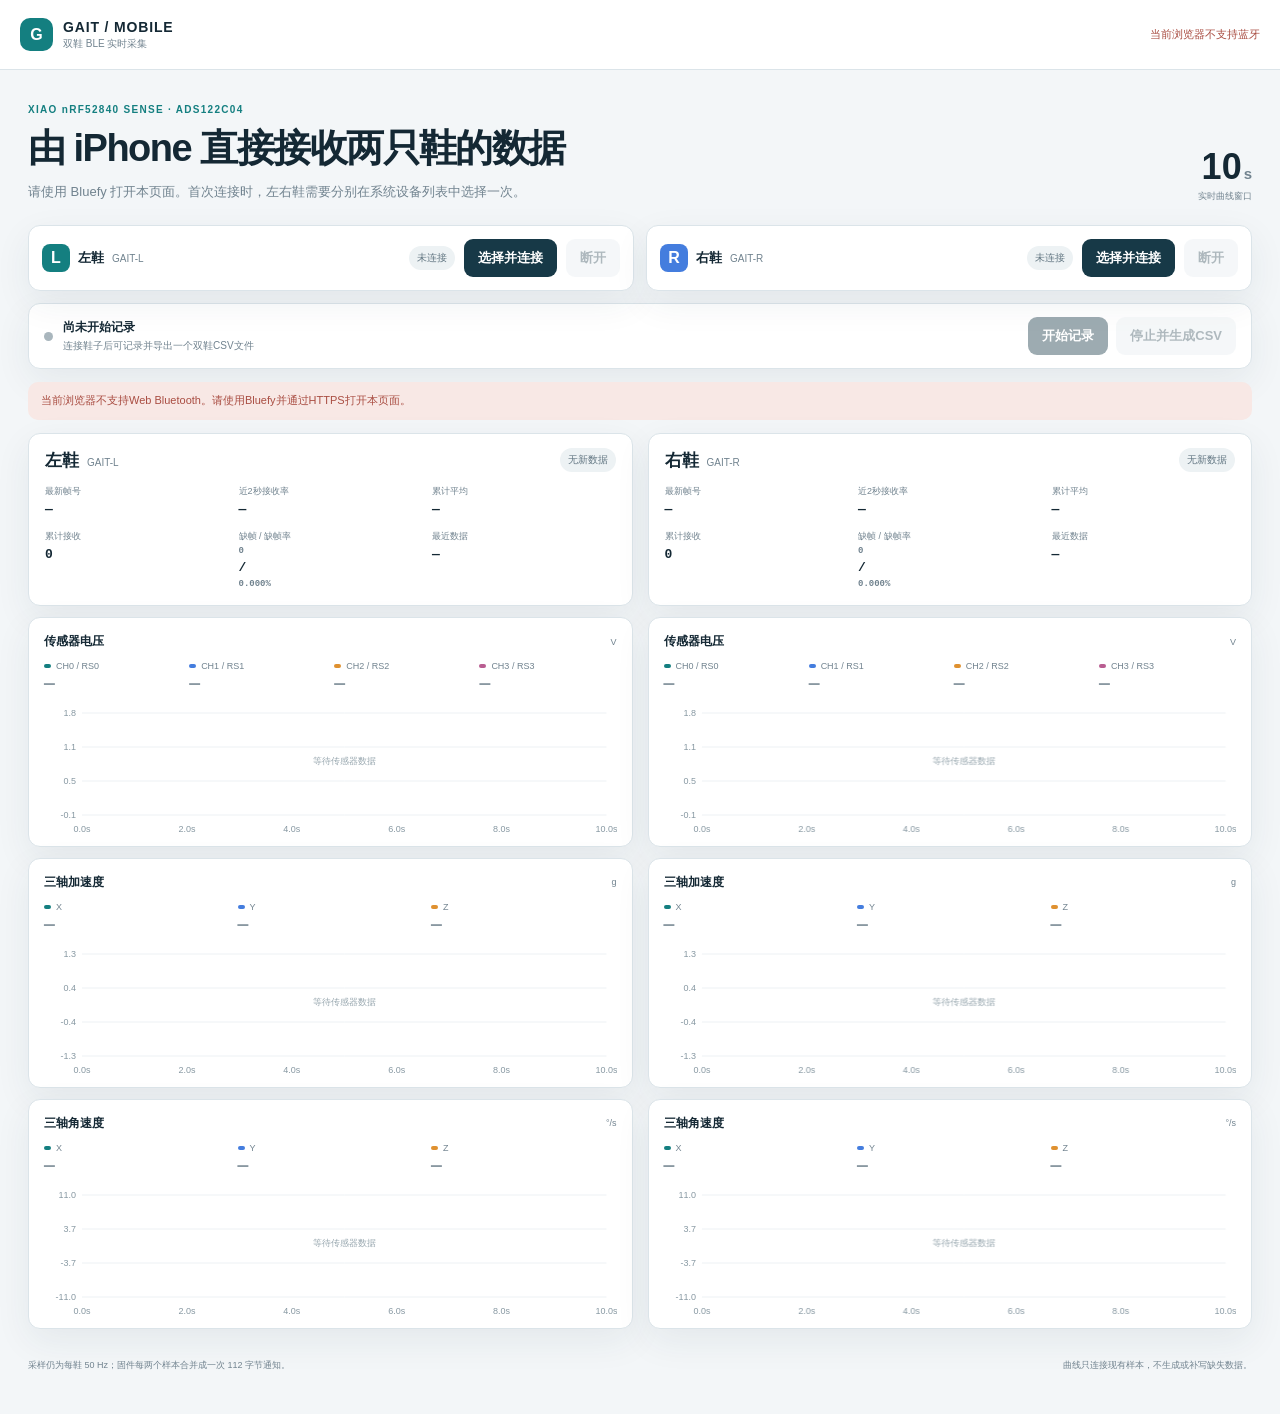
==== index.html @ 5c8b8e0e "Initial commit" ====
<!doctype html>
<html lang="zh-CN">
<head>
  <meta charset="utf-8">
  <meta name="viewport" content="width=device-width, initial-scale=1, viewport-fit=cover">
  <meta name="theme-color" content="#f3f6f8">
  <title>GAIT iPhone 蓝牙采集</title>
  <link rel="stylesheet" href="./style.css?v=2">
</head>
<body>
  <header class="topbar">
    <div class="brand">
      <span class="brand-mark">G</span>
      <div><strong>GAIT / MOBILE</strong><small>双鞋 BLE 实时采集</small></div>
    </div>
    <span class="browser-state" id="browser-state">检查蓝牙能力…</span>
  </header>

  <main>
    <section class="intro">
      <div>
        <div class="eyebrow">XIAO nRF52840 SENSE · ADS122C04</div>
        <h1>由 iPhone 直接接收两只鞋的数据</h1>
        <p>请使用 Bluefy 打开本页面。首次连接时，左右鞋需要分别在系统设备列表中选择一次。</p>
      </div>
      <div class="window-label"><strong>10<span>s</span></strong><small>实时曲线窗口</small></div>
    </section>

    <section class="connections" aria-label="蓝牙连接控制">
      <article class="connection-card" id="connection-0">
        <div><span class="side-letter left">L</span><strong>左鞋</strong><small>GAIT-L</small></div>
        <span class="badge" id="badge-0">未连接</span>
        <button id="connect-0">选择并连接</button>
        <button id="disconnect-0" class="secondary" disabled>断开</button>
      </article>
      <article class="connection-card" id="connection-1">
        <div><span class="side-letter right">R</span><strong>右鞋</strong><small>GAIT-R</small></div>
        <span class="badge" id="badge-1">未连接</span>
        <button id="connect-1">选择并连接</button>
        <button id="disconnect-1" class="secondary" disabled>断开</button>
      </article>
    </section>

    <section class="recording" aria-label="数据保存控制">
      <div class="recording-copy">
        <span class="record-dot" id="record-dot"></span>
        <div><strong id="record-title">尚未开始记录</strong><small id="record-detail">连接鞋子后可记录并导出一个双鞋 CSV 文件</small></div>
      </div>
      <div class="record-actions">
        <button id="record-start" disabled>开始记录</button>
        <button id="record-stop" class="secondary" disabled>停止并生成CSV</button>
        <button id="record-save" class="button-link" hidden>保存/分享CSV</button>
      </div>
    </section>

    <div class="notice" id="notice" role="status">请先给两只鞋上电，然后分别点击“选择并连接”。</div>
    <section class="shoe-grid" id="shoe-grid" aria-label="左右鞋实时数据"></section>

    <footer>
      <span>采样仍为每鞋 50 Hz；固件每两个样本合并成一次 112 字节通知。</span>
      <span>曲线只连接现有样本，不生成或补写缺失数据。</span>
    </footer>
  </main>
  

  <script src="./protocol.js?v=2"></script>
  <script src="./app.js?v=2"></script>
</body>
</html>
---- style.css ----
:root {
  color-scheme: light;
  --bg: #f3f6f8;
  --card: #ffffff;
  --ink: #142834;
  --muted: #71838f;
  --line: #dbe4e9;
  --teal: #147f80;
  --blue: #447dde;
  --orange: #df9130;
  --pink: #b95d91;
  --danger: #a94d42;
  --shadow: 0 12px 36px rgba(32, 61, 76, .07);
  font-family: -apple-system, BlinkMacSystemFont, "SF Pro Text", "PingFang SC", "Microsoft YaHei", sans-serif;
}

* { box-sizing: border-box; }
body { margin: 0; background: var(--bg); color: var(--ink); }
button, .button-link { font: inherit; }
button, .button-link {
  border: 0; border-radius: 9px; padding: 10px 14px; background: #173947; color: white;
  font-size: 13px; font-weight: 650; cursor: pointer; text-align: center; text-decoration: none;
}
button.secondary { color: #415965; background: #e8eef1; }
button:disabled { opacity: .42; cursor: default; }
.button-link { background: var(--teal); }

.topbar {
  height: 70px; padding: env(safe-area-inset-top) max(20px, env(safe-area-inset-right)) 0 max(20px, env(safe-area-inset-left));
  background: rgba(255,255,255,.94); border-bottom: 1px solid var(--line); display: flex; align-items: center;
  justify-content: space-between; position: sticky; top: 0; z-index: 10; backdrop-filter: blur(12px);
}
.brand { display: flex; align-items: center; gap: 10px; }
.brand-mark { width: 33px; height: 33px; border-radius: 10px; background: var(--teal); color: white; display: grid; place-items: center; font-weight: 800; }
.brand strong, .brand small { display: block; }
.brand strong { font-size: 14px; letter-spacing: .06em; }
.brand small { color: var(--muted); font-size: 10px; margin-top: 2px; }
.browser-state { font-size: 11px; color: var(--muted); }
.browser-state.problem { color: var(--danger); }

main { max-width: 1420px; margin: auto; padding: 34px 28px 42px; }
.intro { display: flex; justify-content: space-between; gap: 24px; align-items: flex-end; margin-bottom: 22px; }
.eyebrow { color: var(--teal); font-size: 10px; letter-spacing: .13em; font-weight: 750; }
h1 { margin: 8px 0 7px; font-size: clamp(24px, 4vw, 38px); letter-spacing: -.04em; }
.intro p { margin: 0; color: var(--muted); font-size: 13px; line-height: 1.7; }
.window-label { min-width: 78px; text-align: right; }
.window-label strong { font-size: 36px; line-height: 1; }
.window-label strong span { font-size: 15px; color: var(--muted); margin-left: 2px; }
.window-label small { display: block; color: var(--muted); font-size: 9px; margin-top: 5px; }

.connections { display: grid; grid-template-columns: repeat(2, minmax(0, 1fr)); gap: 12px; }
.connection-card, .recording, .card, .shoe-summary {
  background: var(--card); border: 1px solid var(--line); box-shadow: var(--shadow);
}
.connection-card { border-radius: 12px; padding: 13px; display: grid; grid-template-columns: minmax(120px, 1fr) auto auto auto; gap: 9px; align-items: center; }
.connection-card > div { display: flex; align-items: center; gap: 8px; min-width: 0; }
.connection-card strong { font-size: 13px; }
.connection-card small { font-size: 10px; color: var(--muted); }
.side-letter { width: 28px; height: 28px; border-radius: 8px; color: white; display: grid; place-items: center; font-weight: 800; }
.side-letter.left { background: var(--teal); }
.side-letter.right { background: var(--blue); }
.badge { font-size: 10px; color: #637783; background: #edf2f4; padding: 5px 8px; border-radius: 999px; white-space: nowrap; }
.badge.live { color: #246c56; background: #e1f3eb; }
.badge.problem { color: var(--danger); background: #faeae7; }

.recording { margin-top: 12px; border-radius: 12px; padding: 13px 15px; display: flex; align-items: center; justify-content: space-between; gap: 15px; }
.recording-copy { display: flex; align-items: center; gap: 10px; min-width: 0; }
.recording-copy strong, .recording-copy small { display: block; }
.recording-copy strong { font-size: 12px; }
.recording-copy small { color: var(--muted); font-size: 10px; margin-top: 3px; overflow-wrap: anywhere; }
.record-dot { width: 9px; height: 9px; border-radius: 50%; background: #a9b6bd; flex: none; }
.record-dot.on { background: #d84c43; box-shadow: 0 0 0 4px #fae9e7; }
.record-dot.ready { background: var(--teal); }
.record-dot.problem { background: var(--danger); }
.record-actions { display: flex; gap: 8px; flex: none; }
.notice { margin: 13px 0; min-height: 38px; border-radius: 10px; padding: 10px 13px; color: #536b77; background: #e8eff2; font-size: 11px; line-height: 1.6; }
.notice.error { color: var(--danger); background: #f8e8e5; }

.shoe-grid { display: grid; grid-template-columns: repeat(2, minmax(0, 1fr)); gap: 15px; }
.shoe { min-width: 0; }
.shoe-summary { border-radius: 12px; padding: 14px 16px; margin-bottom: 11px; }
.shoe-heading { display: flex; align-items: center; justify-content: space-between; gap: 12px; }
.shoe-heading h2 { margin: 0; font-size: 17px; }
.shoe-heading h2 span { color: var(--muted); font-size: 10px; font-weight: 500; margin-left: 8px; }
.metrics { display: grid; grid-template-columns: repeat(3, minmax(0, 1fr)); gap: 10px; margin-top: 13px; }
.metric span, .metric strong { display: block; }
.metric span { color: var(--muted); font-size: 9px; }
.metric strong { font: 600 13px/1.5 ui-monospace, SFMono-Regular, Menlo, Consolas, monospace; margin-top: 2px; overflow-wrap: anywhere; }
.device-error { color: var(--danger); font-size: 11px; line-height: 1.6; margin-top: 10px; }
.card { border-radius: 12px; padding: 15px 15px 9px; margin-bottom: 11px; overflow: hidden; }
.card-top { display: flex; justify-content: space-between; align-items: center; }
.card h3 { font-size: 12px; margin: 0; }
.unit { color: var(--muted); font-size: 9px; }
.values { display: grid; grid-template-columns: repeat(3, minmax(0, 1fr)); gap: 8px; margin: 11px 0 6px; }
.values.four { grid-template-columns: repeat(4, minmax(0, 1fr)); }
.reading-label { color: var(--muted); font-size: 9px; display: flex; align-items: center; gap: 5px; }
.swatch { width: 7px; height: 4px; border-radius: 2px; background: var(--series); }
.reading-value { font: 600 18px/1.55 ui-monospace, SFMono-Regular, Menlo, Consolas, monospace; letter-spacing: -.04em; white-space: nowrap; }
.stale .reading-value { color: #8998a1; }
.plot { display: block; width: 100%; height: 132px; }

footer { color: var(--muted); display: flex; justify-content: space-between; gap: 15px; font-size: 9px; line-height: 1.6; margin-top: 18px; }

@media (max-width: 900px) {
  main { padding: 25px 16px 34px; }
  .connections, .shoe-grid { grid-template-columns: 1fr; }
}
@media (max-width: 620px) {
  .topbar { height: calc(64px + env(safe-area-inset-top)); }
  .browser-state { max-width: 120px; text-align: right; }
  .intro { align-items: flex-start; }
  .window-label { display: none; }
  .connection-card { grid-template-columns: minmax(105px, 1fr) auto; }
  .connection-card button { width: 100%; }
  .recording { align-items: stretch; flex-direction: column; }
  .record-actions { display: grid; grid-template-columns: 1fr 1fr; }
  .button-link { grid-column: 1 / -1; }
  .metrics { grid-template-columns: repeat(2, minmax(0, 1fr)); }
  .reading-value { font-size: 16px; }
  .values.four .reading-value { font-size: clamp(13px, 4.3vw, 16px); }
  .plot { height: 145px; }
  footer { flex-direction: column; gap: 4px; }
}
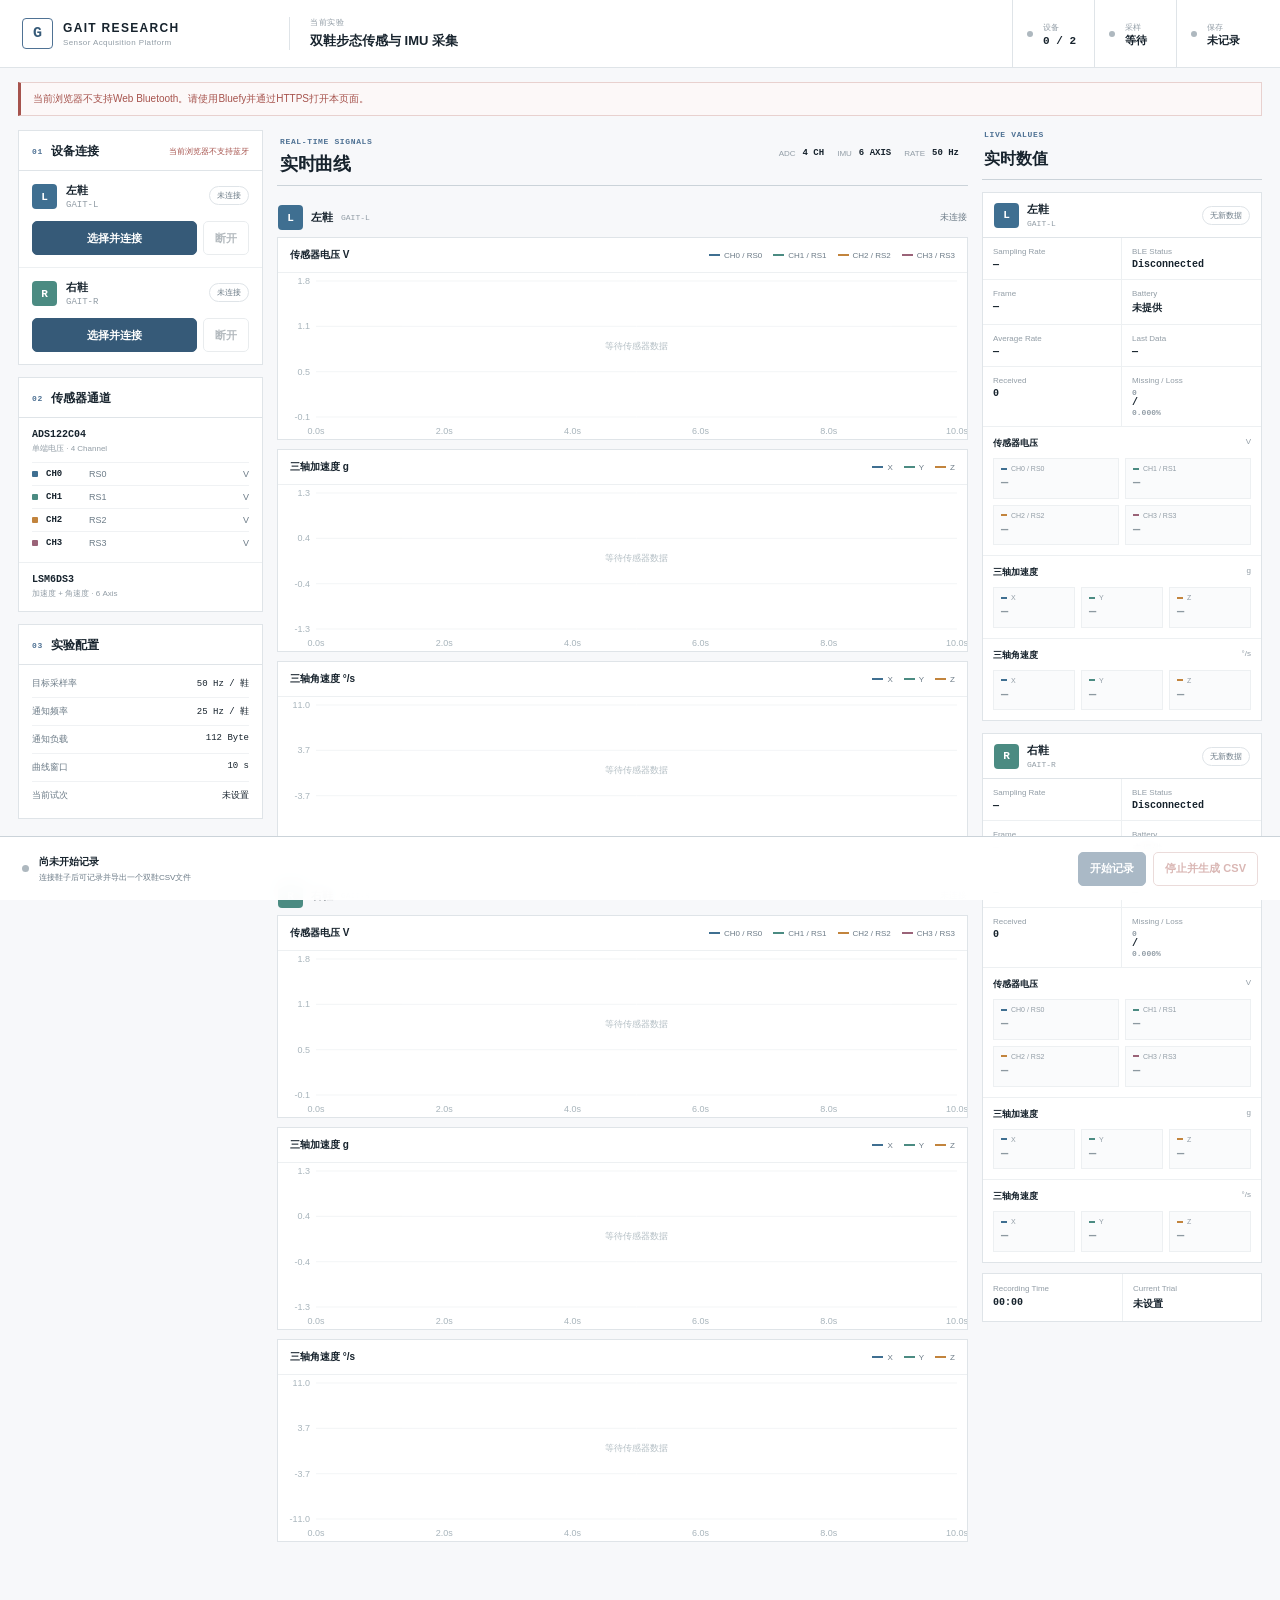
==== commit d587e7f8: "refactor: update UI components and styles for improved layout and accessibility - Changed header str" ====
--- a/index.html
+++ b/index.html
@@ -3,67 +3,100 @@
 <head>
   <meta charset="utf-8">
   <meta name="viewport" content="width=device-width, initial-scale=1, viewport-fit=cover">
-  <meta name="theme-color" content="#f3f6f8">
-  <title>GAIT iPhone 蓝牙采集</title>
-  <link rel="stylesheet" href="./style.css?v=2">
+  <meta name="theme-color" content="#f7f8fa">
+  <title>GAIT 科研数据采集平台</title>
+  <link rel="stylesheet" href="./style.css?v=3">
 </head>
 <body>
-  <header class="topbar">
-    <div class="brand">
-      <span class="brand-mark">G</span>
-      <div><strong>GAIT / MOBILE</strong><small>双鞋 BLE 实时采集</small></div>
+  <header class="app-header">
+    <div class="product">
+      <span class="product-mark">G</span>
+      <div><strong>GAIT RESEARCH</strong><small>Sensor Acquisition Platform</small></div>
     </div>
-    <span class="browser-state" id="browser-state">检查蓝牙能力…</span>
+    <div class="experiment-name">
+      <span>当前实验</span>
+      <strong>双鞋步态传感与 IMU 采集</strong>
+    </div>
+    <div class="header-status">
+      <div><span class="status-dot neutral" id="top-connection-dot"></span><small>设备</small><strong id="top-connection">0 / 2</strong></div>
+      <div><span class="status-dot neutral" id="top-sampling-dot"></span><small>采样</small><strong id="top-sampling">等待</strong></div>
+      <div><span class="status-dot neutral" id="top-recording-dot"></span><small>保存</small><strong id="top-recording">未记录</strong></div>
+    </div>
   </header>
 
-  <main>
-    <section class="intro">
-      <div>
-        <div class="eyebrow">XIAO nRF52840 SENSE · ADS122C04</div>
-        <h1>由 iPhone 直接接收两只鞋的数据</h1>
-        <p>请使用 Bluefy 打开本页面。首次连接时，左右鞋需要分别在系统设备列表中选择一次。</p>
+  <main class="dashboard">
+    <div class="notice" id="notice" role="status">请给两只鞋上电，并分别选择 GAIT-L 与 GAIT-R。</div>
+
+    <aside class="left-rail">
+      <section class="panel device-panel">
+        <div class="panel-heading"><div><span class="section-index">01</span><h2>设备连接</h2></div><span class="browser-state" id="browser-state">检查蓝牙…</span></div>
+        <article class="device-row" id="connection-0">
+          <div class="device-identity"><span class="side-letter left">L</span><div><strong>左鞋</strong><small>GAIT-L</small></div></div>
+          <span class="badge" id="badge-0">未连接</span>
+          <div class="device-actions"><button id="connect-0">选择并连接</button><button id="disconnect-0" class="secondary" disabled>断开</button></div>
+        </article>
+        <article class="device-row" id="connection-1">
+          <div class="device-identity"><span class="side-letter right">R</span><div><strong>右鞋</strong><small>GAIT-R</small></div></div>
+          <span class="badge" id="badge-1">未连接</span>
+          <div class="device-actions"><button id="connect-1">选择并连接</button><button id="disconnect-1" class="secondary" disabled>断开</button></div>
+        </article>
+      </section>
+
+      <section class="panel channel-panel">
+        <div class="panel-heading"><div><span class="section-index">02</span><h2>传感器通道</h2></div></div>
+        <div class="channel-group"><strong>ADS122C04</strong><small>单端电压 · 4 Channel</small></div>
+        <ul class="channel-list">
+          <li><span class="channel-color c0"></span><b>CH0</b><span>RS0</span><em>V</em></li>
+          <li><span class="channel-color c1"></span><b>CH1</b><span>RS1</span><em>V</em></li>
+          <li><span class="channel-color c2"></span><b>CH2</b><span>RS2</span><em>V</em></li>
+          <li><span class="channel-color c3"></span><b>CH3</b><span>RS3</span><em>V</em></li>
+        </ul>
+        <div class="channel-group imu"><strong>LSM6DS3</strong><small>加速度 + 角速度 · 6 Axis</small></div>
+      </section>
+
+      <section class="panel config-panel">
+        <div class="panel-heading"><div><span class="section-index">03</span><h2>实验配置</h2></div></div>
+        <dl class="config-list">
+          <div><dt>目标采样率</dt><dd>50 Hz / 鞋</dd></div>
+          <div><dt>通知频率</dt><dd>25 Hz / 鞋</dd></div>
+          <div><dt>通知负载</dt><dd>112 Byte</dd></div>
+          <div><dt>曲线窗口</dt><dd>10 s</dd></div>
+          <div><dt>当前试次</dt><dd>未设置</dd></div>
+        </dl>
+      </section>
+    </aside>
+
+    <section class="workspace">
+      <div class="workspace-heading">
+        <div><span class="section-index">REAL-TIME SIGNALS</span><h1>实时曲线</h1></div>
+        <div class="sampling-spec"><span>ADC</span><b>4 CH</b><span>IMU</span><b>6 AXIS</b><span>RATE</span><b>50 Hz</b></div>
       </div>
-      <div class="window-label"><strong>10<span>s</span></strong><small>实时曲线窗口</small></div>
+      <div class="chart-area" id="chart-area"></div>
     </section>
 
-    <section class="connections" aria-label="蓝牙连接控制">
-      <article class="connection-card" id="connection-0">
-        <div><span class="side-letter left">L</span><strong>左鞋</strong><small>GAIT-L</small></div>
-        <span class="badge" id="badge-0">未连接</span>
-        <button id="connect-0">选择并连接</button>
-        <button id="disconnect-0" class="secondary" disabled>断开</button>
-      </article>
-      <article class="connection-card" id="connection-1">
-        <div><span class="side-letter right">R</span><strong>右鞋</strong><small>GAIT-R</small></div>
-        <span class="badge" id="badge-1">未连接</span>
-        <button id="connect-1">选择并连接</button>
-        <button id="disconnect-1" class="secondary" disabled>断开</button>
-      </article>
-    </section>
+    <aside class="right-rail">
+      <div class="right-heading"><span class="section-index">LIVE VALUES</span><h2>实时数值</h2></div>
+      <div id="live-panels"></div>
+      <section class="session-panel">
+        <div><span>Recording Time</span><strong id="recording-time">00:00</strong></div>
+        <div><span>Current Trial</span><strong>未设置</strong></div>
+      </section>
+    </aside>
+  </main>
 
-    <section class="recording" aria-label="数据保存控制">
-      <div class="recording-copy">
-        <span class="record-dot" id="record-dot"></span>
-        <div><strong id="record-title">尚未开始记录</strong><small id="record-detail">连接鞋子后可记录并导出一个双鞋 CSV 文件</small></div>
-      </div>
-      <div class="record-actions">
-        <button id="record-start" disabled>开始记录</button>
-        <button id="record-stop" class="secondary" disabled>停止并生成CSV</button>
-        <button id="record-save" class="button-link" hidden>保存/分享CSV</button>
-      </div>
-    </section>
+  <footer class="control-dock">
+    <div class="recording-copy">
+      <span class="record-dot" id="record-dot"></span>
+      <div><strong id="record-title">尚未开始记录</strong><small id="record-detail">连接设备后可开始记录双鞋数据</small></div>
+    </div>
+    <div class="record-actions">
+      <button id="record-start" disabled>开始记录</button>
+      <button id="record-stop" class="danger" disabled>停止并生成 CSV</button>
+      <button id="record-save" class="save" hidden>保存 / 导出</button>
+    </div>
+  </footer>
 
-    <div class="notice" id="notice" role="status">请先给两只鞋上电，然后分别点击“选择并连接”。</div>
-    <section class="shoe-grid" id="shoe-grid" aria-label="左右鞋实时数据"></section>
-
-    <footer>
-      <span>采样仍为每鞋 50 Hz；固件每两个样本合并成一次 112 字节通知。</span>
-      <span>曲线只连接现有样本，不生成或补写缺失数据。</span>
-    </footer>
-  </main>
-  
-
-  <script src="./protocol.js?v=2"></script>
-  <script src="./app.js?v=2"></script>
+  <script src="./protocol.js?v=3"></script>
+  <script src="./app.js?v=3"></script>
 </body>
 </html>
--- a/style.css
+++ b/style.css
@@ -1,123 +1,232 @@
 :root {
   color-scheme: light;
-  --bg: #f3f6f8;
-  --card: #ffffff;
-  --ink: #142834;
-  --muted: #71838f;
-  --line: #dbe4e9;
-  --teal: #147f80;
-  --blue: #447dde;
-  --orange: #df9130;
-  --pink: #b95d91;
-  --danger: #a94d42;
-  --shadow: 0 12px 36px rgba(32, 61, 76, .07);
-  font-family: -apple-system, BlinkMacSystemFont, "SF Pro Text", "PingFang SC", "Microsoft YaHei", sans-serif;
+  --page: #f7f8fa;
+  --surface: #ffffff;
+  --surface-muted: #fafbfc;
+  --ink: #17232d;
+  --muted: #6c7b87;
+  --faint: #929da6;
+  --border: #dfe4e8;
+  --border-strong: #cbd3d9;
+  --blue: #4f7294;
+  --blue-dark: #365a78;
+  --green: #3f8066;
+  --orange: #b77632;
+  --red: #a6534d;
+  --series-0: #3f6f91;
+  --series-1: #4b8b82;
+  --series-2: #c2843d;
+  --series-3: #9a6378;
+  --mono: "SFMono-Regular", Consolas, "Liberation Mono", monospace;
+  --sans: -apple-system, BlinkMacSystemFont, "SF Pro Text", "Segoe UI", "PingFang SC", "Microsoft YaHei", sans-serif;
+  font-family: var(--sans);
 }
 
 * { box-sizing: border-box; }
-body { margin: 0; background: var(--bg); color: var(--ink); }
-button, .button-link { font: inherit; }
-button, .button-link {
-  border: 0; border-radius: 9px; padding: 10px 14px; background: #173947; color: white;
-  font-size: 13px; font-weight: 650; cursor: pointer; text-align: center; text-decoration: none;
-}
-button.secondary { color: #415965; background: #e8eef1; }
+html { background: var(--page); }
+body { margin: 0; min-width: 320px; overflow-x: hidden; background: var(--page); color: var(--ink); padding-bottom: 78px; }
+button { font: inherit; }
+button {
+  min-height: 34px; border: 1px solid var(--blue-dark); border-radius: 5px; padding: 7px 11px;
+  background: var(--blue-dark); color: #fff; font-size: 11px; font-weight: 650; cursor: pointer;
+}
+button.secondary { background: #fff; border-color: var(--border-strong); color: #4d5c67; }
+button.danger { background: #fff; border-color: #cfaaa7; color: var(--red); }
+button.save { background: var(--green); border-color: var(--green); }
 button:disabled { opacity: .42; cursor: default; }
-.button-link { background: var(--teal); }
-
-.topbar {
-  height: 70px; padding: env(safe-area-inset-top) max(20px, env(safe-area-inset-right)) 0 max(20px, env(safe-area-inset-left));
-  background: rgba(255,255,255,.94); border-bottom: 1px solid var(--line); display: flex; align-items: center;
-  justify-content: space-between; position: sticky; top: 0; z-index: 10; backdrop-filter: blur(12px);
-}
-.brand { display: flex; align-items: center; gap: 10px; }
-.brand-mark { width: 33px; height: 33px; border-radius: 10px; background: var(--teal); color: white; display: grid; place-items: center; font-weight: 800; }
-.brand strong, .brand small { display: block; }
-.brand strong { font-size: 14px; letter-spacing: .06em; }
-.brand small { color: var(--muted); font-size: 10px; margin-top: 2px; }
-.browser-state { font-size: 11px; color: var(--muted); }
-.browser-state.problem { color: var(--danger); }
-
-main { max-width: 1420px; margin: auto; padding: 34px 28px 42px; }
-.intro { display: flex; justify-content: space-between; gap: 24px; align-items: flex-end; margin-bottom: 22px; }
-.eyebrow { color: var(--teal); font-size: 10px; letter-spacing: .13em; font-weight: 750; }
-h1 { margin: 8px 0 7px; font-size: clamp(24px, 4vw, 38px); letter-spacing: -.04em; }
-.intro p { margin: 0; color: var(--muted); font-size: 13px; line-height: 1.7; }
-.window-label { min-width: 78px; text-align: right; }
-.window-label strong { font-size: 36px; line-height: 1; }
-.window-label strong span { font-size: 15px; color: var(--muted); margin-left: 2px; }
-.window-label small { display: block; color: var(--muted); font-size: 9px; margin-top: 5px; }
-
-.connections { display: grid; grid-template-columns: repeat(2, minmax(0, 1fr)); gap: 12px; }
-.connection-card, .recording, .card, .shoe-summary {
-  background: var(--card); border: 1px solid var(--line); box-shadow: var(--shadow);
-}
-.connection-card { border-radius: 12px; padding: 13px; display: grid; grid-template-columns: minmax(120px, 1fr) auto auto auto; gap: 9px; align-items: center; }
-.connection-card > div { display: flex; align-items: center; gap: 8px; min-width: 0; }
-.connection-card strong { font-size: 13px; }
-.connection-card small { font-size: 10px; color: var(--muted); }
-.side-letter { width: 28px; height: 28px; border-radius: 8px; color: white; display: grid; place-items: center; font-weight: 800; }
-.side-letter.left { background: var(--teal); }
-.side-letter.right { background: var(--blue); }
-.badge { font-size: 10px; color: #637783; background: #edf2f4; padding: 5px 8px; border-radius: 999px; white-space: nowrap; }
-.badge.live { color: #246c56; background: #e1f3eb; }
-.badge.problem { color: var(--danger); background: #faeae7; }
-
-.recording { margin-top: 12px; border-radius: 12px; padding: 13px 15px; display: flex; align-items: center; justify-content: space-between; gap: 15px; }
+
+.app-header {
+  min-height: 68px; padding: env(safe-area-inset-top) max(22px, env(safe-area-inset-right)) 0 max(22px, env(safe-area-inset-left));
+  display: grid; grid-template-columns: 245px minmax(260px, 1fr) auto; align-items: center; gap: 22px;
+  background: #fff; border-bottom: 1px solid var(--border); position: sticky; top: 0; z-index: 20;
+}
+.product { display: flex; align-items: center; gap: 10px; }
+.product-mark { width: 31px; height: 31px; border: 1px solid var(--blue); color: var(--blue-dark); display: grid; place-items: center; border-radius: 4px; font: 700 15px var(--mono); }
+.product strong, .product small { display: block; }
+.product strong { font-size: 12px; letter-spacing: .11em; }
+.product small { color: var(--faint); font-size: 8px; letter-spacing: .05em; margin-top: 3px; }
+.experiment-name { border-left: 1px solid var(--border); padding-left: 20px; }
+.experiment-name span, .experiment-name strong { display: block; }
+.experiment-name span { color: var(--faint); font-size: 8px; letter-spacing: .08em; margin-bottom: 4px; }
+.experiment-name strong { font-size: 13px; font-weight: 600; }
+.header-status { height: 100%; display: flex; align-items: stretch; }
+.header-status > div { min-width: 82px; padding: 0 14px; border-left: 1px solid var(--border); display: grid; grid-template-columns: 9px 1fr; grid-template-rows: 1fr 1fr; align-items: end; column-gap: 7px; }
+.header-status small { color: var(--faint); font-size: 8px; align-self: end; padding-bottom: 1px; }
+.header-status strong { grid-column: 2; align-self: start; font: 600 11px/1.3 var(--mono); }
+.status-dot { width: 6px; height: 6px; border-radius: 50%; grid-row: 1 / 3; align-self: center; background: #aeb8bf; }
+.status-dot.success { background: var(--green); }
+.status-dot.warning { background: var(--orange); }
+.status-dot.error { background: var(--red); }
+
+.dashboard {
+  max-width: 1720px; margin: 0 auto; padding: 14px 18px 24px;
+  display: grid; grid-template-columns: 245px minmax(520px, 1fr) 280px; grid-template-areas: "notice notice notice" "left center right"; gap: 14px;
+}
+.notice { grid-area: notice; min-height: 34px; padding: 8px 12px; border: 1px solid #d7e0e7; border-left: 3px solid var(--blue); background: #f8fafc; color: #52636f; font-size: 10px; line-height: 1.55; }
+.notice.error { border-color: #e8d1cf; border-left-color: var(--red); background: #fcf8f8; color: var(--red); }
+.left-rail { grid-area: left; min-width: 0; }
+.workspace { grid-area: center; min-width: 0; }
+.right-rail { grid-area: right; min-width: 0; }
+
+.panel, .chart-card, .live-panel, .session-panel { background: var(--surface); border: 1px solid var(--border); }
+.panel { margin-bottom: 12px; }
+.panel-heading, .workspace-heading, .right-heading, .shoe-chart-heading, .live-heading { display: flex; justify-content: space-between; align-items: center; gap: 10px; }
+.panel-heading { padding: 12px 13px 10px; border-bottom: 1px solid var(--border); }
+.panel-heading > div { display: flex; align-items: center; gap: 8px; }
+.panel-heading h2, .right-heading h2 { margin: 0; font-size: 12px; font-weight: 650; }
+.section-index { color: var(--blue); font: 650 8px var(--mono); letter-spacing: .08em; }
+.browser-state { color: var(--muted); font-size: 8px; }
+.browser-state.problem { color: var(--red); }
+
+.device-row { padding: 12px 13px; border-bottom: 1px solid #edf0f2; }
+.device-row:last-child { border-bottom: 0; }
+.device-identity { display: flex; align-items: center; gap: 9px; }
+.device-identity strong, .device-identity small { display: block; }
+.device-identity strong { font-size: 11px; }
+.device-identity small { color: var(--faint); font: 9px var(--mono); margin-top: 2px; }
+.side-letter { width: 25px; height: 25px; display: grid; place-items: center; border-radius: 4px; color: #fff; font: 700 11px var(--mono); }
+.side-letter.left { background: var(--series-0); }
+.side-letter.right { background: var(--series-1); }
+.device-row > .badge { float: right; margin-top: -24px; }
+.device-actions { display: grid; grid-template-columns: 1fr auto; gap: 6px; margin-top: 11px; }
+.badge { display: inline-block; padding: 3px 7px; border: 1px solid var(--border); border-radius: 999px; background: #fff; color: var(--muted); font-size: 8px; white-space: nowrap; }
+.badge.live { border-color: #a9c9bb; color: var(--green); background: #f7fbf9; }
+.badge.problem { border-color: #e3c2bf; color: var(--red); background: #fdf9f8; }
+
+.channel-group { padding: 11px 13px 8px; }
+.channel-group strong, .channel-group small { display: block; }
+.channel-group strong { font: 600 10px var(--mono); }
+.channel-group small { margin-top: 3px; color: var(--faint); font-size: 8px; }
+.channel-group.imu { border-top: 1px solid #edf0f2; padding-bottom: 12px; }
+.channel-list { list-style: none; padding: 0 13px 8px; margin: 0; }
+.channel-list li { display: grid; grid-template-columns: 8px 37px 1fr auto; align-items: center; gap: 6px; padding: 6px 0; border-top: 1px solid #f0f2f4; font-size: 9px; }
+.channel-list b { font: 600 9px var(--mono); }
+.channel-list li > span:not(.channel-color), .channel-list em { color: var(--muted); font-style: normal; }
+.channel-color { width: 6px; height: 6px; border-radius: 1px; }
+.channel-color.c0 { background: var(--series-0); }
+.channel-color.c1 { background: var(--series-1); }
+.channel-color.c2 { background: var(--series-2); }
+.channel-color.c3 { background: var(--series-3); }
+
+.config-list { margin: 0; padding: 5px 13px 9px; }
+.config-list > div { display: flex; justify-content: space-between; gap: 8px; padding: 7px 0; border-bottom: 1px solid #f0f2f4; }
+.config-list > div:last-child { border-bottom: 0; }
+.config-list dt { color: var(--muted); font-size: 9px; }
+.config-list dd { margin: 0; font: 500 9px var(--mono); }
+
+.workspace-heading { min-height: 49px; padding: 0 3px 9px; border-bottom: 1px solid var(--border-strong); }
+.workspace-heading h1 { margin: 4px 0 0; font-size: 18px; font-weight: 650; letter-spacing: -.02em; }
+.sampling-spec { display: flex; align-items: center; gap: 7px; font-size: 8px; }
+.sampling-spec span { color: var(--faint); }
+.sampling-spec b { font: 600 9px var(--mono); margin-right: 6px; }
+.shoe-chart-block { margin-top: 12px; }
+.shoe-chart-heading { padding: 7px 1px; }
+.shoe-chart-title { display: flex; align-items: center; gap: 8px; }
+.shoe-chart-title strong { font-size: 11px; }
+.shoe-chart-title small { color: var(--faint); font: 8px var(--mono); }
+.shoe-chart-status { color: var(--muted); font: 9px var(--mono); }
+.chart-card { margin-bottom: 9px; }
+.chart-card-header { min-height: 35px; padding: 8px 12px; display: flex; flex-wrap: wrap; justify-content: space-between; align-items: center; border-bottom: 1px solid #edf0f2; }
+.chart-card-header h3 { margin: 0; font-size: 10px; font-weight: 600; }
+.chart-legend { min-width: 0; display: flex; flex-wrap: wrap; justify-content: flex-end; gap: 11px; }
+.legend-item { display: inline-flex; align-items: center; gap: 4px; color: var(--muted); font-size: 8px; }
+.legend-line { width: 11px; height: 2px; background: var(--series); }
+.plot { display: block; width: 100%; height: 166px; }
+.stale .plot { opacity: .72; }
+
+.right-heading { min-height: 49px; padding: 0 2px 9px; border-bottom: 1px solid var(--border-strong); align-items: flex-start; flex-direction: column; justify-content: flex-end; }
+.right-heading h2 { font-size: 16px; }
+.live-panel { margin-top: 12px; }
+.live-heading { min-height: 43px; padding: 9px 11px; border-bottom: 1px solid var(--border); }
+.live-heading > div { display: flex; align-items: center; gap: 8px; }
+.live-heading strong, .live-heading small { display: block; }
+.live-heading strong { font-size: 11px; }
+.live-heading small { margin-top: 2px; color: var(--faint); font: 8px var(--mono); }
+.live-summary { display: grid; grid-template-columns: 1fr 1fr; }
+.summary-item { padding: 9px 10px; border-bottom: 1px solid #edf0f2; }
+.summary-item:nth-child(odd) { border-right: 1px solid #edf0f2; }
+.summary-item span, .summary-item strong { display: block; }
+.summary-item span { color: var(--faint); font-size: 8px; }
+.summary-item strong { margin-top: 3px; font: 600 10px var(--mono); overflow-wrap: anywhere; }
+.live-group { padding: 10px; border-bottom: 1px solid #edf0f2; }
+.live-group:last-of-type { border-bottom: 0; }
+.live-group-title { display: flex; justify-content: space-between; margin-bottom: 8px; }
+.live-group-title strong { font-size: 9px; }
+.live-group-title span { color: var(--faint); font-size: 8px; }
+.live-values { display: grid; grid-template-columns: repeat(3, minmax(0, 1fr)); gap: 6px; }
+.live-values.four { grid-template-columns: repeat(2, minmax(0, 1fr)); }
+.reading { padding: 6px 7px; background: var(--surface-muted); border: 1px solid #edf0f2; min-width: 0; }
+.reading-label { display: flex; align-items: center; gap: 4px; color: var(--faint); font-size: 7px; }
+.swatch { width: 6px; height: 2px; background: var(--series); }
+.reading-value { margin-top: 4px; font: 600 12px/1.3 var(--mono); white-space: nowrap; letter-spacing: -.03em; }
+.stale .reading-value { color: #8d99a1; }
+.device-error { margin: 0; padding: 8px 10px; border-top: 1px solid #edd6d4; background: #fdf9f8; color: var(--red); font-size: 8px; line-height: 1.55; }
+.session-panel { margin-top: 10px; display: grid; grid-template-columns: 1fr 1fr; }
+.session-panel > div { padding: 10px; }
+.session-panel > div + div { border-left: 1px solid #edf0f2; }
+.session-panel span, .session-panel strong { display: block; }
+.session-panel span { color: var(--faint); font-size: 8px; }
+.session-panel strong { margin-top: 4px; font: 600 10px var(--mono); }
+
+.control-dock {
+  min-height: 64px; padding: 9px max(22px, env(safe-area-inset-right)) calc(9px + env(safe-area-inset-bottom)) max(22px, env(safe-area-inset-left));
+  position: fixed; left: 0; right: 0; bottom: 0; z-index: 25; display: flex; align-items: center; justify-content: space-between; gap: 18px;
+  background: rgba(255,255,255,.97); border-top: 1px solid var(--border-strong); backdrop-filter: blur(10px);
+}
 .recording-copy { display: flex; align-items: center; gap: 10px; min-width: 0; }
 .recording-copy strong, .recording-copy small { display: block; }
-.recording-copy strong { font-size: 12px; }
-.recording-copy small { color: var(--muted); font-size: 10px; margin-top: 3px; overflow-wrap: anywhere; }
-.record-dot { width: 9px; height: 9px; border-radius: 50%; background: #a9b6bd; flex: none; }
-.record-dot.on { background: #d84c43; box-shadow: 0 0 0 4px #fae9e7; }
-.record-dot.ready { background: var(--teal); }
-.record-dot.problem { background: var(--danger); }
-.record-actions { display: flex; gap: 8px; flex: none; }
-.notice { margin: 13px 0; min-height: 38px; border-radius: 10px; padding: 10px 13px; color: #536b77; background: #e8eff2; font-size: 11px; line-height: 1.6; }
-.notice.error { color: var(--danger); background: #f8e8e5; }
-
-.shoe-grid { display: grid; grid-template-columns: repeat(2, minmax(0, 1fr)); gap: 15px; }
-.shoe { min-width: 0; }
-.shoe-summary { border-radius: 12px; padding: 14px 16px; margin-bottom: 11px; }
-.shoe-heading { display: flex; align-items: center; justify-content: space-between; gap: 12px; }
-.shoe-heading h2 { margin: 0; font-size: 17px; }
-.shoe-heading h2 span { color: var(--muted); font-size: 10px; font-weight: 500; margin-left: 8px; }
-.metrics { display: grid; grid-template-columns: repeat(3, minmax(0, 1fr)); gap: 10px; margin-top: 13px; }
-.metric span, .metric strong { display: block; }
-.metric span { color: var(--muted); font-size: 9px; }
-.metric strong { font: 600 13px/1.5 ui-monospace, SFMono-Regular, Menlo, Consolas, monospace; margin-top: 2px; overflow-wrap: anywhere; }
-.device-error { color: var(--danger); font-size: 11px; line-height: 1.6; margin-top: 10px; }
-.card { border-radius: 12px; padding: 15px 15px 9px; margin-bottom: 11px; overflow: hidden; }
-.card-top { display: flex; justify-content: space-between; align-items: center; }
-.card h3 { font-size: 12px; margin: 0; }
-.unit { color: var(--muted); font-size: 9px; }
-.values { display: grid; grid-template-columns: repeat(3, minmax(0, 1fr)); gap: 8px; margin: 11px 0 6px; }
-.values.four { grid-template-columns: repeat(4, minmax(0, 1fr)); }
-.reading-label { color: var(--muted); font-size: 9px; display: flex; align-items: center; gap: 5px; }
-.swatch { width: 7px; height: 4px; border-radius: 2px; background: var(--series); }
-.reading-value { font: 600 18px/1.55 ui-monospace, SFMono-Regular, Menlo, Consolas, monospace; letter-spacing: -.04em; white-space: nowrap; }
-.stale .reading-value { color: #8998a1; }
-.plot { display: block; width: 100%; height: 132px; }
-
-footer { color: var(--muted); display: flex; justify-content: space-between; gap: 15px; font-size: 9px; line-height: 1.6; margin-top: 18px; }
-
-@media (max-width: 900px) {
-  main { padding: 25px 16px 34px; }
-  .connections, .shoe-grid { grid-template-columns: 1fr; }
-}
-@media (max-width: 620px) {
-  .topbar { height: calc(64px + env(safe-area-inset-top)); }
-  .browser-state { max-width: 120px; text-align: right; }
-  .intro { align-items: flex-start; }
-  .window-label { display: none; }
-  .connection-card { grid-template-columns: minmax(105px, 1fr) auto; }
-  .connection-card button { width: 100%; }
-  .recording { align-items: stretch; flex-direction: column; }
-  .record-actions { display: grid; grid-template-columns: 1fr 1fr; }
-  .button-link { grid-column: 1 / -1; }
-  .metrics { grid-template-columns: repeat(2, minmax(0, 1fr)); }
-  .reading-value { font-size: 16px; }
-  .values.four .reading-value { font-size: clamp(13px, 4.3vw, 16px); }
-  .plot { height: 145px; }
-  footer { flex-direction: column; gap: 4px; }
-}
+.recording-copy strong { font-size: 10px; }
+.recording-copy small { margin-top: 3px; color: var(--muted); font-size: 8px; overflow-wrap: anywhere; }
+.record-dot { width: 7px; height: 7px; border-radius: 50%; background: #aeb8bf; flex: none; }
+.record-dot.on { background: var(--red); }
+.record-dot.ready { background: var(--green); }
+.record-dot.problem { background: var(--red); }
+.record-actions { display: flex; gap: 7px; flex: none; }
+
+@media (max-width: 1220px) {
+  .dashboard { grid-template-columns: 225px minmax(480px, 1fr); grid-template-areas: "notice notice" "left center" "right right"; }
+  .right-rail { display: grid; grid-template-columns: 150px 1fr; gap: 12px; }
+  .right-heading { align-self: start; margin-top: 12px; }
+  #live-panels { display: grid; grid-template-columns: repeat(2, minmax(0, 1fr)); gap: 12px; }
+  .session-panel { grid-column: 2; align-self: start; margin-top: 0; }
+}
+
+@media (max-width: 820px) {
+  body { padding-bottom: 118px; }
+  .app-header { min-height: calc(62px + env(safe-area-inset-top)); grid-template-columns: 1fr auto; padding-left: 14px; padding-right: 14px; }
+  .experiment-name { display: none; }
+  .header-status > div { min-width: 58px; padding: 0 7px; }
+  .header-status small { display: none; }
+  .header-status strong { grid-row: 1 / 3; align-self: center; font-size: 9px; }
+  .dashboard { padding: 10px 10px 22px; grid-template-columns: 1fr; grid-template-areas: "notice" "left" "center" "right"; gap: 10px; }
+  .left-rail { display: grid; grid-template-columns: 1fr 1fr; gap: 10px; }
+  .left-rail .panel { margin: 0; }
+  .config-panel { grid-column: 1 / -1; }
+  .config-list { display: grid; grid-template-columns: repeat(3, 1fr); gap: 0 12px; }
+  .workspace-heading { margin-top: 4px; }
+  .right-rail { display: block; }
+  .right-heading { min-height: 45px; margin-top: 4px; }
+  #live-panels { display: grid; grid-template-columns: repeat(2, minmax(0, 1fr)); gap: 10px; }
+  .session-panel { margin-top: 10px; }
+  .plot { height: 180px; }
+  .control-dock { min-height: 108px; align-items: stretch; flex-direction: column; gap: 7px; padding: 9px 12px calc(9px + env(safe-area-inset-bottom)); }
+  .record-actions { display: grid; grid-template-columns: repeat(3, 1fr); }
+}
+
+@media (max-width: 560px) {
+  .product small { display: none; }
+  .product strong { font-size: 9px; }
+  .app-header { min-height: calc(80px + env(safe-area-inset-top)); grid-template-columns: 1fr; grid-template-rows: 44px 36px; gap: 0; }
+  .header-status { width: 100%; height: 36px; display: grid; grid-template-columns: repeat(3, 1fr); border-top: 1px solid var(--border); }
+  .header-status > div { min-width: 0; padding: 0 8px; }
+  .header-status strong { font-size: 8px; }
+  .left-rail { display: block; }
+  .left-rail .panel { margin-bottom: 9px; }
+  .channel-panel, .config-panel { display: none; }
+  .sampling-spec { display: none; }
+  #live-panels { grid-template-columns: 1fr; }
+  .plot { height: 165px; }
+  .chart-card-header { align-items: flex-start; flex-direction: column; gap: 7px; }
+  .chart-legend { width: 100%; justify-content: flex-start; gap: 6px 10px; }
+  .record-actions button { padding-left: 6px; padding-right: 6px; font-size: 9px; }
+}
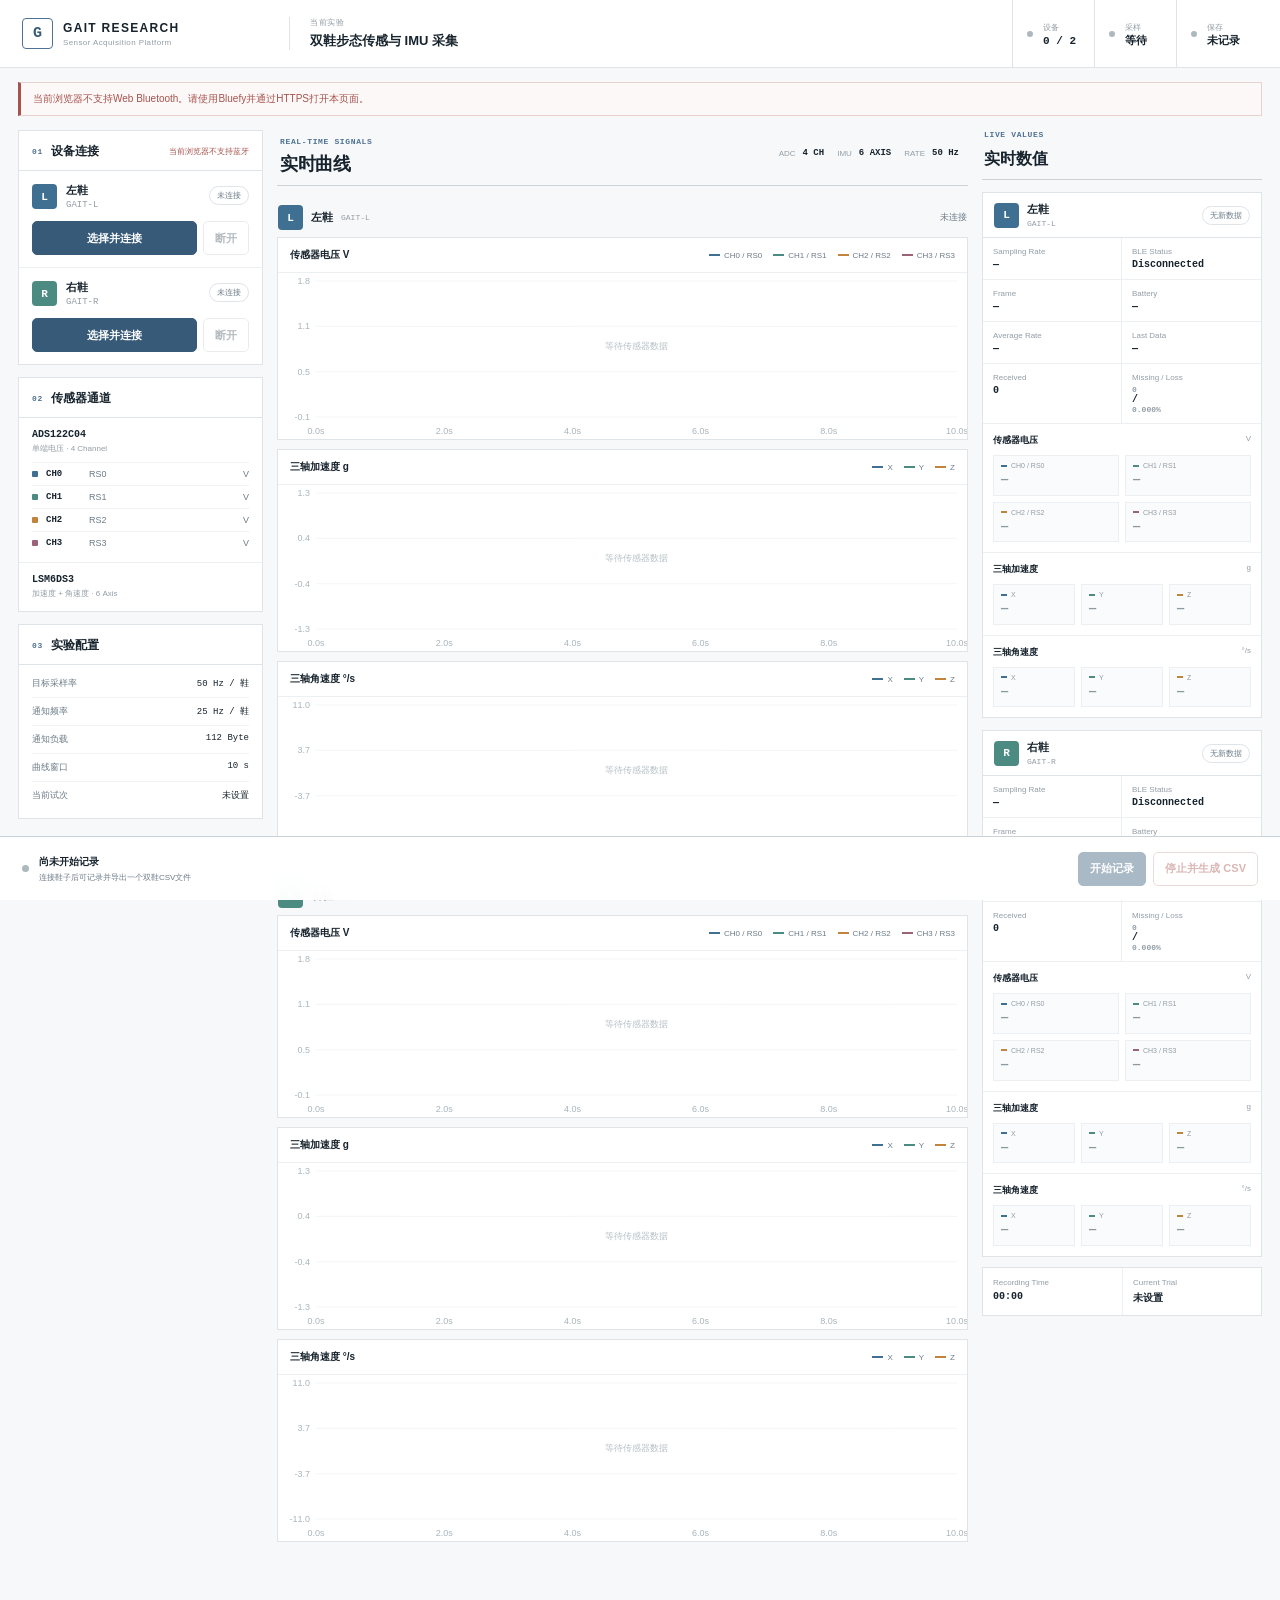
==== commit a8a82696: "feat: 更新协议版本至4，增加电池电压和百分比显示" ====
--- a/index.html
+++ b/index.html
@@ -96,7 +96,7 @@
     </div>
   </footer>
 
-  <script src="./protocol.js?v=3"></script>
-  <script src="./app.js?v=3"></script>
+  <script src="./protocol.js?v=4"></script>
+  <script src="./app.js?v=4"></script>
 </body>
 </html>
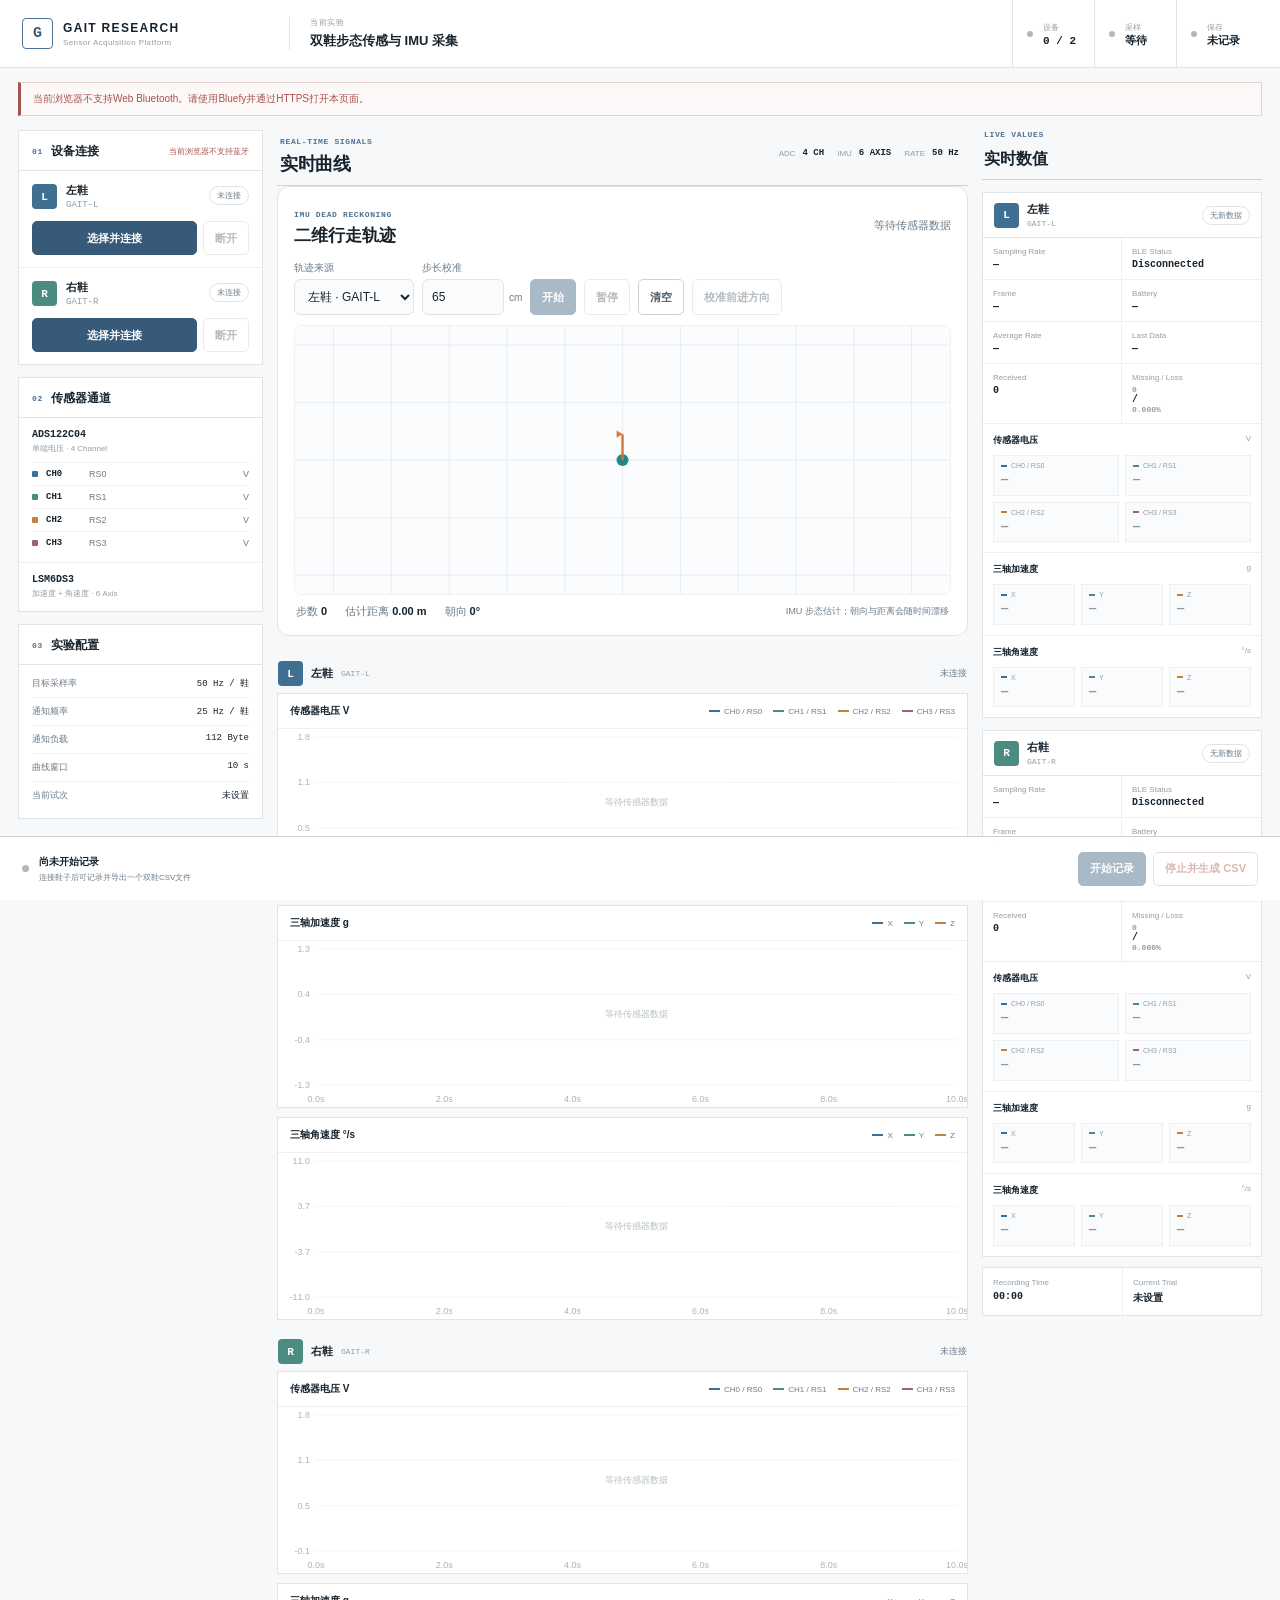
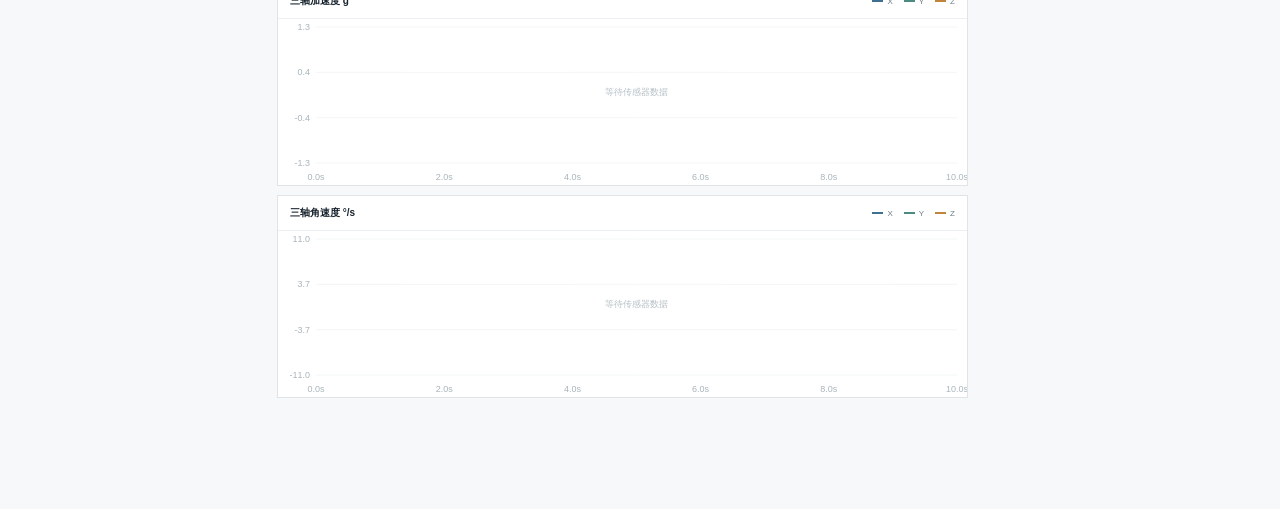
==== commit 68c19aef: "feat: 添加二维步态轨迹估计功能，更新界面以支持步长校准和轨迹控制" ====
--- a/index.html
+++ b/index.html
@@ -71,6 +71,16 @@
         <div><span class="section-index">REAL-TIME SIGNALS</span><h1>实时曲线</h1></div>
         <div class="sampling-spec"><span>ADC</span><b>4 CH</b><span>IMU</span><b>6 AXIS</b><span>RATE</span><b>50 Hz</b></div>
       </div>
+      <section class="trajectory-panel" aria-label="二维步行轨迹">
+        <div class="trajectory-heading"><div><span class="section-index">IMU DEAD RECKONING</span><h2>二维行走轨迹</h2></div><span class="trajectory-state" id="trajectory-state">等待传感器数据</span></div>
+        <div class="trajectory-controls">
+          <label>轨迹来源<select id="trajectory-side"><option value="0">左鞋 · GAIT-L</option><option value="1">右鞋 · GAIT-R</option></select></label>
+          <label>步长校准 <span><input id="step-length" type="number" min="20" max="150" step="1" value="65"> cm</span></label>
+          <button id="trajectory-start" disabled>开始</button><button id="trajectory-pause" class="secondary" disabled>暂停</button><button id="trajectory-clear" class="secondary">清空</button><button id="trajectory-calibrate" class="secondary" disabled>校准前进方向</button>
+        </div>
+        <canvas id="trajectory-canvas" class="trajectory-canvas" role="img" aria-label="俯视二维行走路径"></canvas>
+        <div class="trajectory-meta"><span>步数 <b id="trajectory-steps">0</b></span><span>估计距离 <b id="trajectory-distance">0.00 m</b></span><span>朝向 <b id="trajectory-heading-value">0°</b></span><small>IMU 步态估计；朝向与距离会随时间漂移</small></div>
+      </section>
       <div class="chart-area" id="chart-area"></div>
     </section>
 
@@ -97,6 +107,7 @@
   </footer>
 
   <script src="./protocol.js?v=4"></script>
-  <script src="./app.js?v=4"></script>
+  <script src="./trajectory.js?v=1"></script>
+  <script src="./app.js?v=5"></script>
 </body>
 </html>
--- a/style.css
+++ b/style.css
@@ -1,4 +1,4 @@
-:root {
+﻿:root {
   color-scheme: light;
   --page: #f7f8fa;
   --surface: #ffffff;
@@ -230,3 +230,7 @@
   .chart-legend { width: 100%; justify-content: flex-start; gap: 6px 10px; }
   .record-actions button { padding-left: 6px; padding-right: 6px; font-size: 9px; }
 }
+
+.trajectory-panel{background:#fff;border:1px solid var(--border);border-radius:12px;padding:16px;margin:0 0 18px}.trajectory-heading{display:flex;align-items:center;justify-content:space-between}.trajectory-heading h2{font-size:17px;margin:3px 0 0}.trajectory-state{font-size:11px;color:var(--muted)}.trajectory-controls{display:flex;align-items:end;gap:8px;flex-wrap:wrap;margin:14px 0 10px}.trajectory-controls label{display:grid;gap:4px;color:var(--muted);font-size:10px}.trajectory-controls select,.trajectory-controls input{height:36px;min-width:120px;border:1px solid var(--border);border-radius:6px;background:#fafbfc;padding:0 9px;color:var(--ink);font:inherit;font-size:12px}.trajectory-controls label span{display:flex;align-items:center;gap:5px}.trajectory-controls input{width:82px;min-width:0}.trajectory-controls button{min-height:36px}.trajectory-canvas{width:100%;height:270px;display:block;border:1px solid #edf1f3;border-radius:8px}.trajectory-meta{display:flex;align-items:center;gap:18px;padding:9px 2px 0;font-size:11px;color:var(--muted)}.trajectory-meta b{color:var(--ink);font-weight:600}.trajectory-meta small{margin-left:auto;color:var(--muted)}
+@media(max-width:700px){.trajectory-panel{padding:12px}.trajectory-canvas{height:250px}.trajectory-controls{gap:6px}.trajectory-controls button{flex:1;padding:0 9px;font-size:10px}.trajectory-controls label:first-child{flex:1}.trajectory-controls label:first-child select{width:100%}.trajectory-meta{gap:10px;flex-wrap:wrap}.trajectory-meta small{flex-basis:100%;margin-left:0}}
+
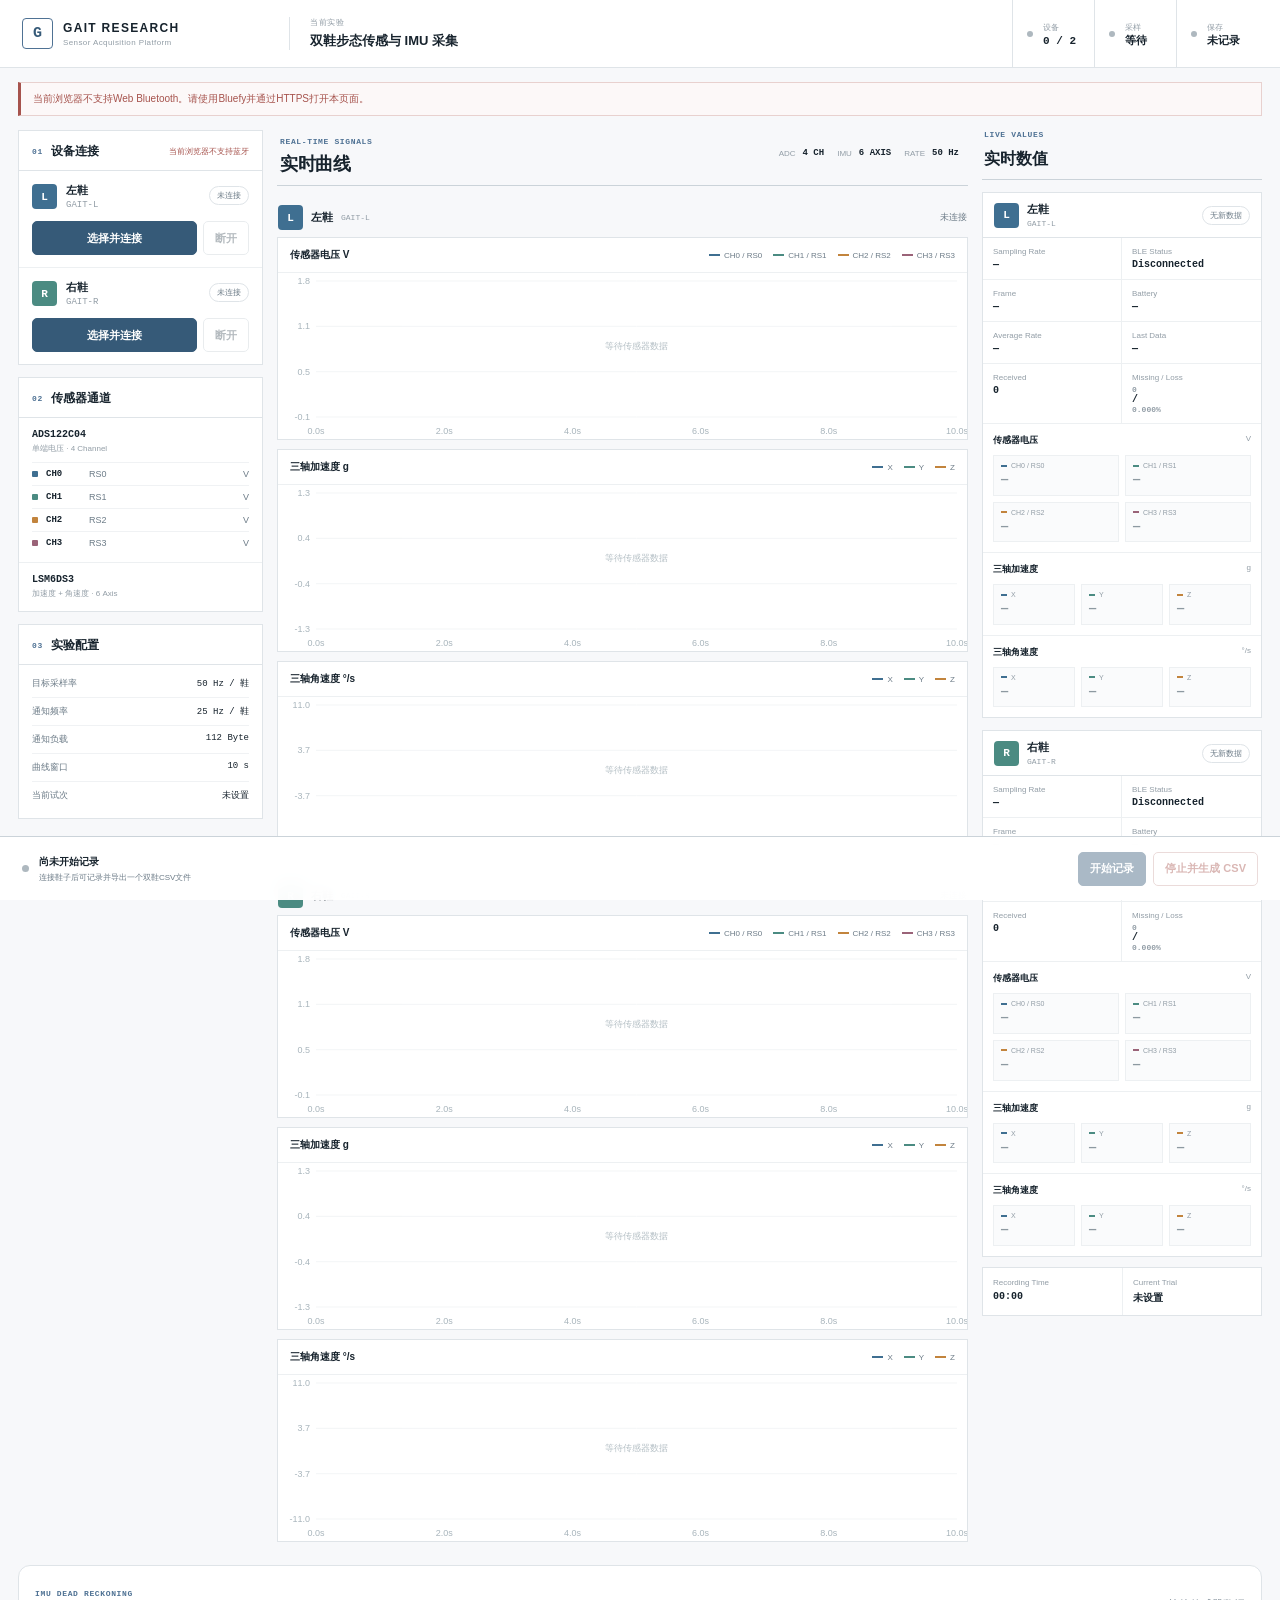
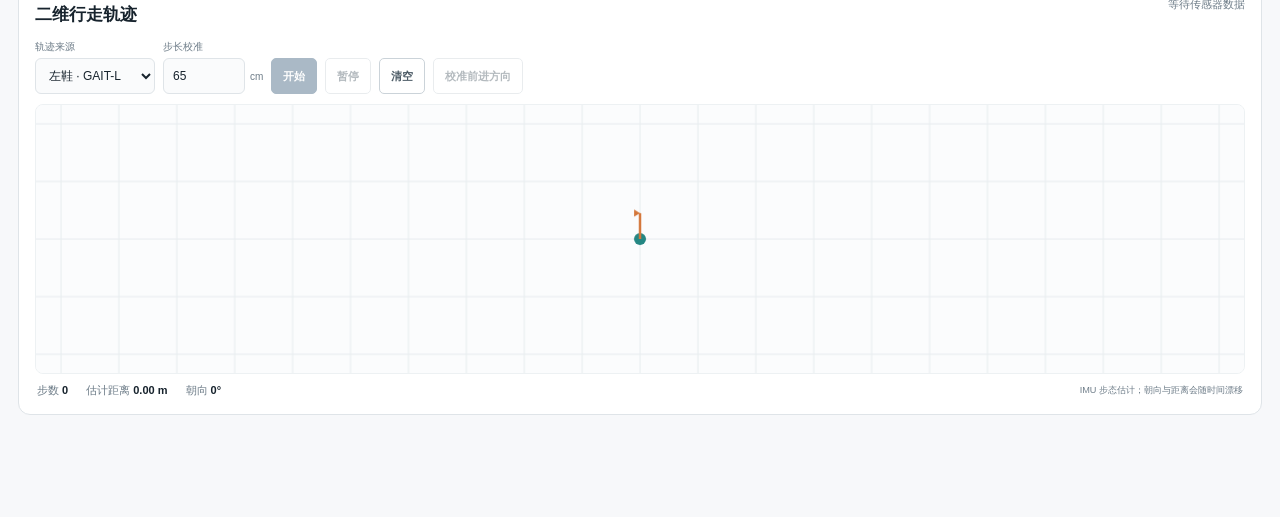
==== commit ac15e817: "feat: 更新二维轨迹估计界面，调整轨迹面板位置并优化样式" ====
--- a/index.html
+++ b/index.html
@@ -5,7 +5,7 @@
   <meta name="viewport" content="width=device-width, initial-scale=1, viewport-fit=cover">
   <meta name="theme-color" content="#f7f8fa">
   <title>GAIT 科研数据采集平台</title>
-  <link rel="stylesheet" href="./style.css?v=3">
+  <link rel="stylesheet" href="./style.css?v=4">
 </head>
 <body>
   <header class="app-header">
@@ -71,16 +71,6 @@
         <div><span class="section-index">REAL-TIME SIGNALS</span><h1>实时曲线</h1></div>
         <div class="sampling-spec"><span>ADC</span><b>4 CH</b><span>IMU</span><b>6 AXIS</b><span>RATE</span><b>50 Hz</b></div>
       </div>
-      <section class="trajectory-panel" aria-label="二维步行轨迹">
-        <div class="trajectory-heading"><div><span class="section-index">IMU DEAD RECKONING</span><h2>二维行走轨迹</h2></div><span class="trajectory-state" id="trajectory-state">等待传感器数据</span></div>
-        <div class="trajectory-controls">
-          <label>轨迹来源<select id="trajectory-side"><option value="0">左鞋 · GAIT-L</option><option value="1">右鞋 · GAIT-R</option></select></label>
-          <label>步长校准 <span><input id="step-length" type="number" min="20" max="150" step="1" value="65"> cm</span></label>
-          <button id="trajectory-start" disabled>开始</button><button id="trajectory-pause" class="secondary" disabled>暂停</button><button id="trajectory-clear" class="secondary">清空</button><button id="trajectory-calibrate" class="secondary" disabled>校准前进方向</button>
-        </div>
-        <canvas id="trajectory-canvas" class="trajectory-canvas" role="img" aria-label="俯视二维行走路径"></canvas>
-        <div class="trajectory-meta"><span>步数 <b id="trajectory-steps">0</b></span><span>估计距离 <b id="trajectory-distance">0.00 m</b></span><span>朝向 <b id="trajectory-heading-value">0°</b></span><small>IMU 步态估计；朝向与距离会随时间漂移</small></div>
-      </section>
       <div class="chart-area" id="chart-area"></div>
     </section>
 
@@ -92,6 +82,17 @@
         <div><span>Current Trial</span><strong>未设置</strong></div>
       </section>
     </aside>
+
+    <section class="trajectory-panel" aria-label="二维步行轨迹">
+      <div class="trajectory-heading"><div><span class="section-index">IMU DEAD RECKONING</span><h2>二维行走轨迹</h2></div><span class="trajectory-state" id="trajectory-state">等待传感器数据</span></div>
+      <div class="trajectory-controls">
+        <label>轨迹来源<select id="trajectory-side"><option value="0">左鞋 · GAIT-L</option><option value="1">右鞋 · GAIT-R</option></select></label>
+        <label>步长校准 <span><input id="step-length" type="number" min="20" max="150" step="1" value="65"> cm</span></label>
+        <button id="trajectory-start" disabled>开始</button><button id="trajectory-pause" class="secondary" disabled>暂停</button><button id="trajectory-clear" class="secondary">清空</button><button id="trajectory-calibrate" class="secondary" disabled>校准前进方向</button>
+      </div>
+      <canvas id="trajectory-canvas" class="trajectory-canvas" role="img" aria-label="俯视二维行走路径"></canvas>
+      <div class="trajectory-meta"><span>步数 <b id="trajectory-steps">0</b></span><span>估计距离 <b id="trajectory-distance">0.00 m</b></span><span>朝向 <b id="trajectory-heading-value">0°</b></span><small>IMU 步态估计；朝向与距离会随时间漂移</small></div>
+    </section>
   </main>
 
   <footer class="control-dock">
--- a/style.css
+++ b/style.css
@@ -60,13 +60,15 @@
 
 .dashboard {
   max-width: 1720px; margin: 0 auto; padding: 14px 18px 24px;
-  display: grid; grid-template-columns: 245px minmax(520px, 1fr) 280px; grid-template-areas: "notice notice notice" "left center right"; gap: 14px;
+  display: grid; grid-template-columns: 245px minmax(520px, 1fr) 280px;
+  grid-template-areas: "notice notice notice" "left center right" "trajectory trajectory trajectory"; gap: 14px;
 }
 .notice { grid-area: notice; min-height: 34px; padding: 8px 12px; border: 1px solid #d7e0e7; border-left: 3px solid var(--blue); background: #f8fafc; color: #52636f; font-size: 10px; line-height: 1.55; }
 .notice.error { border-color: #e8d1cf; border-left-color: var(--red); background: #fcf8f8; color: var(--red); }
 .left-rail { grid-area: left; min-width: 0; }
 .workspace { grid-area: center; min-width: 0; }
 .right-rail { grid-area: right; min-width: 0; }
+.trajectory-panel { grid-area: trajectory; min-width: 0; }
 
 .panel, .chart-card, .live-panel, .session-panel { background: var(--surface); border: 1px solid var(--border); }
 .panel { margin-bottom: 12px; }
@@ -184,7 +186,9 @@
 .record-actions { display: flex; gap: 7px; flex: none; }
 
 @media (max-width: 1220px) {
-  .dashboard { grid-template-columns: 225px minmax(480px, 1fr); grid-template-areas: "notice notice" "left center" "right right"; }
+  .app-header { grid-template-columns: 180px minmax(0, 1fr) auto; gap: 12px; padding-left: 14px; padding-right: 14px; }
+  .experiment-name { min-width: 0; padding-left: 12px; }
+  .dashboard { grid-template-columns: 225px minmax(480px, 1fr); grid-template-areas: "notice notice" "left center" "right right" "trajectory trajectory"; }
   .right-rail { display: grid; grid-template-columns: 150px 1fr; gap: 12px; }
   .right-heading { align-self: start; margin-top: 12px; }
   #live-panels { display: grid; grid-template-columns: repeat(2, minmax(0, 1fr)); gap: 12px; }
@@ -192,14 +196,14 @@
 }
 
 @media (max-width: 820px) {
-  body { padding-bottom: 118px; }
+  body { padding-bottom: calc(136px + env(safe-area-inset-bottom)); }
   .app-header { min-height: calc(62px + env(safe-area-inset-top)); grid-template-columns: 1fr auto; padding-left: 14px; padding-right: 14px; }
   .experiment-name { display: none; }
   .header-status > div { min-width: 58px; padding: 0 7px; }
   .header-status small { display: none; }
   .header-status strong { grid-row: 1 / 3; align-self: center; font-size: 9px; }
-  .dashboard { padding: 10px 10px 22px; grid-template-columns: 1fr; grid-template-areas: "notice" "left" "center" "right"; gap: 10px; }
-  .left-rail { display: grid; grid-template-columns: 1fr 1fr; gap: 10px; }
+  .dashboard { padding: 10px 10px 22px; grid-template-columns: minmax(0, 1fr); grid-template-areas: "notice" "left" "center" "right" "trajectory"; gap: 10px; }
+  .left-rail { display: grid; grid-template-columns: repeat(2, minmax(0, 1fr)); gap: 10px; }
   .left-rail .panel { margin: 0; }
   .config-panel { grid-column: 1 / -1; }
   .config-list { display: grid; grid-template-columns: repeat(3, 1fr); gap: 0 12px; }
@@ -214,6 +218,7 @@
 }
 
 @media (max-width: 560px) {
+  body { padding-bottom: calc(150px + env(safe-area-inset-bottom)); }
   .product small { display: none; }
   .product strong { font-size: 9px; }
   .app-header { min-height: calc(80px + env(safe-area-inset-top)); grid-template-columns: 1fr; grid-template-rows: 44px 36px; gap: 0; }
@@ -231,6 +236,29 @@
   .record-actions button { padding-left: 6px; padding-right: 6px; font-size: 9px; }
 }
 
-.trajectory-panel{background:#fff;border:1px solid var(--border);border-radius:12px;padding:16px;margin:0 0 18px}.trajectory-heading{display:flex;align-items:center;justify-content:space-between}.trajectory-heading h2{font-size:17px;margin:3px 0 0}.trajectory-state{font-size:11px;color:var(--muted)}.trajectory-controls{display:flex;align-items:end;gap:8px;flex-wrap:wrap;margin:14px 0 10px}.trajectory-controls label{display:grid;gap:4px;color:var(--muted);font-size:10px}.trajectory-controls select,.trajectory-controls input{height:36px;min-width:120px;border:1px solid var(--border);border-radius:6px;background:#fafbfc;padding:0 9px;color:var(--ink);font:inherit;font-size:12px}.trajectory-controls label span{display:flex;align-items:center;gap:5px}.trajectory-controls input{width:82px;min-width:0}.trajectory-controls button{min-height:36px}.trajectory-canvas{width:100%;height:270px;display:block;border:1px solid #edf1f3;border-radius:8px}.trajectory-meta{display:flex;align-items:center;gap:18px;padding:9px 2px 0;font-size:11px;color:var(--muted)}.trajectory-meta b{color:var(--ink);font-weight:600}.trajectory-meta small{margin-left:auto;color:var(--muted)}
-@media(max-width:700px){.trajectory-panel{padding:12px}.trajectory-canvas{height:250px}.trajectory-controls{gap:6px}.trajectory-controls button{flex:1;padding:0 9px;font-size:10px}.trajectory-controls label:first-child{flex:1}.trajectory-controls label:first-child select{width:100%}.trajectory-meta{gap:10px;flex-wrap:wrap}.trajectory-meta small{flex-basis:100%;margin-left:0}}
-
+.trajectory-panel { background: #fff; border: 1px solid var(--border); border-radius: 12px; padding: 16px; }
+.trajectory-heading { display: flex; align-items: center; justify-content: space-between; gap: 8px; flex-wrap: wrap; }
+.trajectory-heading h2 { font-size: 17px; margin: 3px 0 0; }
+.trajectory-state { font-size: 11px; color: var(--muted); }
+.trajectory-controls { display: flex; align-items: end; gap: 8px; flex-wrap: wrap; margin: 14px 0 10px; }
+.trajectory-controls label { display: grid; gap: 4px; color: var(--muted); font-size: 10px; }
+.trajectory-controls select, .trajectory-controls input { height: 36px; min-width: 120px; border: 1px solid var(--border); border-radius: 6px; background: #fafbfc; padding: 0 9px; color: var(--ink); font: inherit; font-size: 12px; }
+.trajectory-controls label span { display: flex; align-items: center; gap: 5px; }
+.trajectory-controls input { width: 82px; min-width: 0; }
+.trajectory-controls button { min-height: 36px; }
+.trajectory-canvas { width: 100%; height: 270px; display: block; border: 1px solid #edf1f3; border-radius: 8px; }
+.trajectory-meta { display: flex; align-items: center; gap: 18px; padding: 9px 2px 0; font-size: 11px; color: var(--muted); }
+.trajectory-meta b { color: var(--ink); font-weight: 600; }
+.trajectory-meta small { margin-left: auto; color: var(--muted); }
+@media (max-width: 700px) {
+  .trajectory-panel { padding: 12px; }
+  .trajectory-canvas { height: 250px; }
+  .trajectory-controls { display: grid; grid-template-columns: repeat(2, minmax(0, 1fr)); gap: 8px; }
+  .trajectory-controls label, .trajectory-controls button { min-width: 0; width: 100%; }
+  .trajectory-controls select, .trajectory-controls input { font-size: 16px; }
+  .trajectory-controls label:first-child select { min-width: 0; width: 100%; }
+  .trajectory-controls button { min-height: 44px; padding: 6px 8px; font-size: 13px; }
+  .trajectory-meta { gap: 10px; flex-wrap: wrap; }
+  .trajectory-meta small { flex-basis: 100%; margin-left: 0; }
+}
+
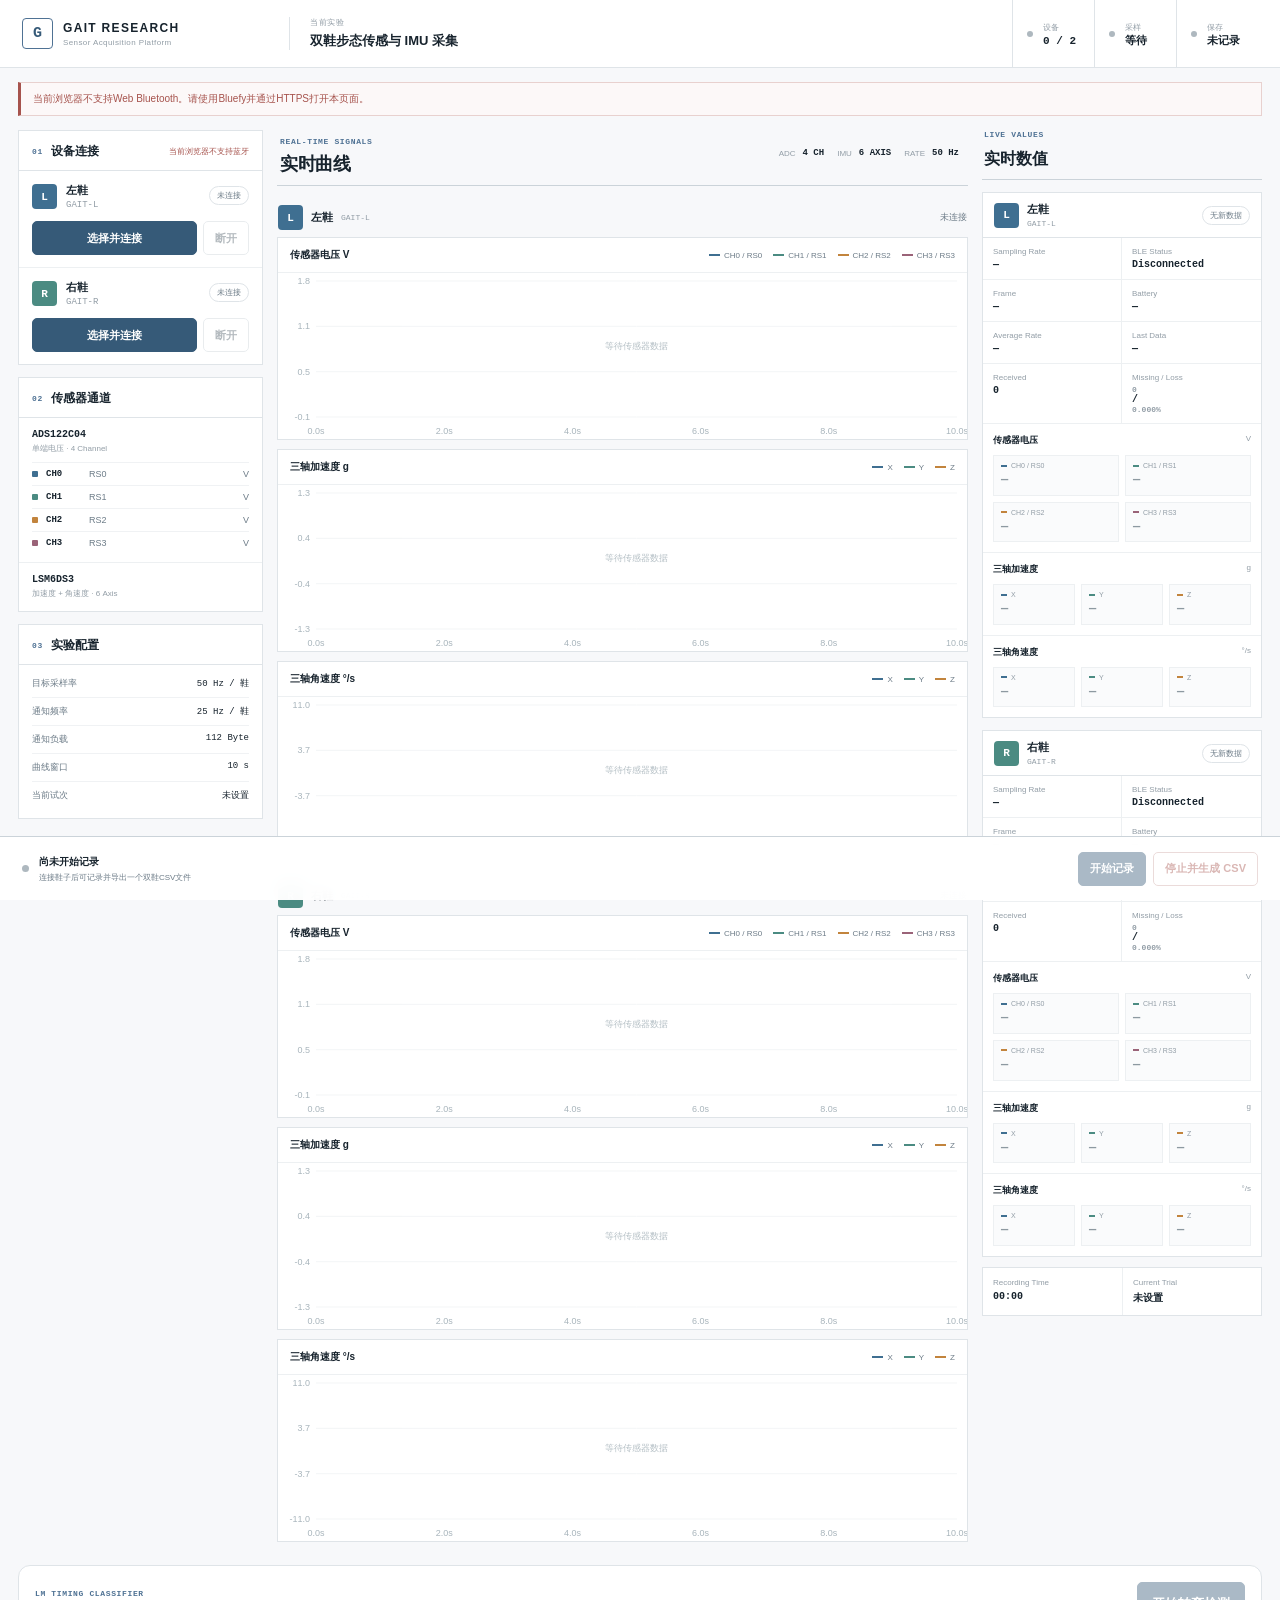
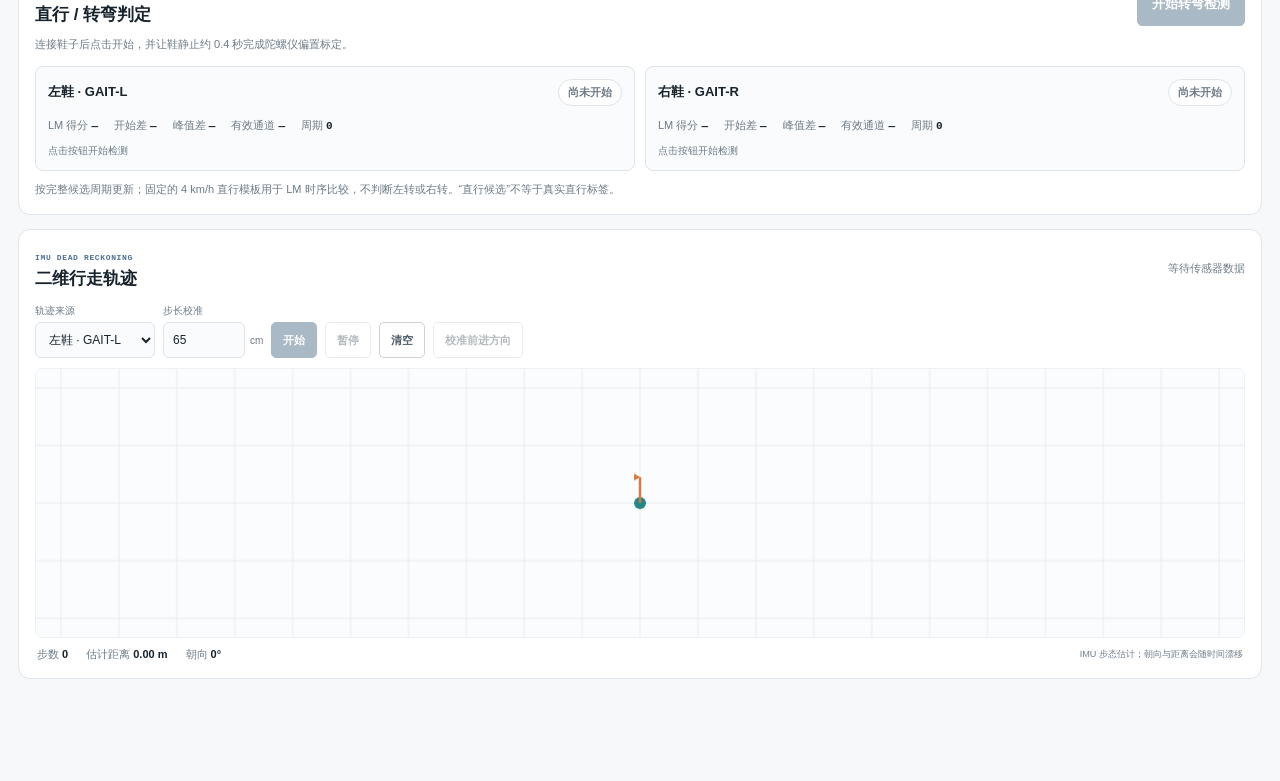
==== commit ae04bdb8: "feat: 添加转弯检测功能，更新界面以支持转弯判定和相关样式" ====
--- a/index.html
+++ b/index.html
@@ -5,7 +5,7 @@
   <meta name="viewport" content="width=device-width, initial-scale=1, viewport-fit=cover">
   <meta name="theme-color" content="#f7f8fa">
   <title>GAIT 科研数据采集平台</title>
-  <link rel="stylesheet" href="./style.css?v=4">
+  <link rel="stylesheet" href="./style.css?v=5">
 </head>
 <body>
   <header class="app-header">
@@ -83,6 +83,19 @@
       </section>
     </aside>
 
+    <section class="turn-panel" aria-label="LM直行转弯判定">
+      <div class="turn-heading">
+        <div><span class="section-index">LM TIMING CLASSIFIER</span><h2>直行 / 转弯判定</h2></div>
+        <button id="turn-calibrate" disabled>开始转弯检测</button>
+      </div>
+      <p class="turn-instruction" id="turn-instruction">连接鞋子后，点击开始；请让鞋静止约 0.4 秒完成标定。</p>
+      <div class="turn-grid">
+        <article class="turn-card" id="turn-card-0"><div class="turn-card-top"><strong>左鞋 · GAIT-L</strong><span class="turn-badge" id="turn-state-0">尚未开始</span></div><div class="turn-metrics"><span>LM 得分 <b id="turn-score-0">—</b></span><span>开始差 <b id="turn-onset-0">—</b></span><span>峰值差 <b id="turn-peak-0">—</b></span><span>有效通道 <b id="turn-channels-0">—</b></span><span>周期 <b id="turn-cycles-0">0</b></span></div><small id="turn-detail-0">等待开始</small></article>
+        <article class="turn-card" id="turn-card-1"><div class="turn-card-top"><strong>右鞋 · GAIT-R</strong><span class="turn-badge" id="turn-state-1">尚未开始</span></div><div class="turn-metrics"><span>LM 得分 <b id="turn-score-1">—</b></span><span>开始差 <b id="turn-onset-1">—</b></span><span>峰值差 <b id="turn-peak-1">—</b></span><span>有效通道 <b id="turn-channels-1">—</b></span><span>周期 <b id="turn-cycles-1">0</b></span></div><small id="turn-detail-1">等待开始</small></article>
+      </div>
+      <p class="turn-note">按完整候选周期更新；固定的 4 km/h 直行模板用于 LM 时序比较，不判断左转或右转。“直行候选”不等于真实直行标签。</p>
+    </section>
+
     <section class="trajectory-panel" aria-label="二维步行轨迹">
       <div class="trajectory-heading"><div><span class="section-index">IMU DEAD RECKONING</span><h2>二维行走轨迹</h2></div><span class="trajectory-state" id="trajectory-state">等待传感器数据</span></div>
       <div class="trajectory-controls">
@@ -109,6 +122,7 @@
 
   <script src="./protocol.js?v=4"></script>
   <script src="./trajectory.js?v=1"></script>
-  <script src="./app.js?v=5"></script>
+  <script src="./lm_turn.js?v=1"></script>
+  <script src="./app.js?v=6"></script>
 </body>
 </html>
--- a/style.css
+++ b/style.css
@@ -61,13 +61,14 @@
 .dashboard {
   max-width: 1720px; margin: 0 auto; padding: 14px 18px 24px;
   display: grid; grid-template-columns: 245px minmax(520px, 1fr) 280px;
-  grid-template-areas: "notice notice notice" "left center right" "trajectory trajectory trajectory"; gap: 14px;
+  grid-template-areas: "notice notice notice" "left center right" "turn turn turn" "trajectory trajectory trajectory"; gap: 14px;
 }
 .notice { grid-area: notice; min-height: 34px; padding: 8px 12px; border: 1px solid #d7e0e7; border-left: 3px solid var(--blue); background: #f8fafc; color: #52636f; font-size: 10px; line-height: 1.55; }
 .notice.error { border-color: #e8d1cf; border-left-color: var(--red); background: #fcf8f8; color: var(--red); }
 .left-rail { grid-area: left; min-width: 0; }
 .workspace { grid-area: center; min-width: 0; }
 .right-rail { grid-area: right; min-width: 0; }
+.turn-panel { grid-area: turn; min-width: 0; }
 .trajectory-panel { grid-area: trajectory; min-width: 0; }
 
 .panel, .chart-card, .live-panel, .session-panel { background: var(--surface); border: 1px solid var(--border); }
@@ -188,7 +189,7 @@
 @media (max-width: 1220px) {
   .app-header { grid-template-columns: 180px minmax(0, 1fr) auto; gap: 12px; padding-left: 14px; padding-right: 14px; }
   .experiment-name { min-width: 0; padding-left: 12px; }
-  .dashboard { grid-template-columns: 225px minmax(480px, 1fr); grid-template-areas: "notice notice" "left center" "right right" "trajectory trajectory"; }
+  .dashboard { grid-template-columns: 225px minmax(480px, 1fr); grid-template-areas: "notice notice" "left center" "right right" "turn turn" "trajectory trajectory"; }
   .right-rail { display: grid; grid-template-columns: 150px 1fr; gap: 12px; }
   .right-heading { align-self: start; margin-top: 12px; }
   #live-panels { display: grid; grid-template-columns: repeat(2, minmax(0, 1fr)); gap: 12px; }
@@ -202,7 +203,7 @@
   .header-status > div { min-width: 58px; padding: 0 7px; }
   .header-status small { display: none; }
   .header-status strong { grid-row: 1 / 3; align-self: center; font-size: 9px; }
-  .dashboard { padding: 10px 10px 22px; grid-template-columns: minmax(0, 1fr); grid-template-areas: "notice" "left" "center" "right" "trajectory"; gap: 10px; }
+  .dashboard { padding: 10px 10px 22px; grid-template-columns: minmax(0, 1fr); grid-template-areas: "notice" "left" "center" "right" "turn" "trajectory"; gap: 10px; }
   .left-rail { display: grid; grid-template-columns: repeat(2, minmax(0, 1fr)); gap: 10px; }
   .left-rail .panel { margin: 0; }
   .config-panel { grid-column: 1 / -1; }
@@ -236,6 +237,24 @@
   .record-actions button { padding-left: 6px; padding-right: 6px; font-size: 9px; }
 }
 
+.turn-panel { background: #fff; border: 1px solid var(--border); border-radius: 12px; padding: 16px; }
+.turn-heading { display: flex; align-items: center; justify-content: space-between; flex-wrap: wrap; gap: 10px; }
+.turn-heading h2 { margin: 3px 0 0; font-size: 17px; }
+.turn-heading button { min-height: 44px; padding: 8px 14px; font-size: 13px; }
+.turn-instruction, .turn-note { margin: 10px 0 0; color: var(--muted); font-size: 11px; line-height: 1.6; }
+.turn-grid { display: grid; grid-template-columns: repeat(2, minmax(0, 1fr)); gap: 10px; margin-top: 12px; }
+.turn-card { min-width: 0; padding: 12px; border: 1px solid var(--border); border-radius: 8px; background: var(--surface-muted); }
+.turn-card-top { display: flex; align-items: center; justify-content: space-between; flex-wrap: wrap; gap: 8px; }
+.turn-card-top strong { font-size: 13px; }
+.turn-badge { padding: 5px 9px; border-radius: 999px; border: 1px solid var(--border); color: var(--muted); background: #fff; font-size: 11px; font-weight: 650; }
+.turn-badge.turn { color: var(--red); border-color: #e3c2bf; background: #fdf6f5; }
+.turn-badge.straight_candidate { color: var(--green); border-color: #a9c9bb; background: #f3faf6; }
+.turn-badge.uncertain { color: var(--orange); border-color: #dec7a8; background: #fffaf3; }
+.turn-badge.invalid { color: var(--red); border-color: #e3c2bf; }
+.turn-metrics { display: flex; flex-wrap: wrap; gap: 8px 16px; margin-top: 12px; }
+.turn-metrics span { color: var(--muted); font-size: 11px; }
+.turn-metrics b { color: var(--ink); font-family: var(--mono); }
+.turn-card > small { display: block; margin-top: 10px; color: var(--muted); font-size: 10px; line-height: 1.5; overflow-wrap: anywhere; }
 .trajectory-panel { background: #fff; border: 1px solid var(--border); border-radius: 12px; padding: 16px; }
 .trajectory-heading { display: flex; align-items: center; justify-content: space-between; gap: 8px; flex-wrap: wrap; }
 .trajectory-heading h2 { font-size: 17px; margin: 3px 0 0; }
@@ -251,6 +270,9 @@
 .trajectory-meta b { color: var(--ink); font-weight: 600; }
 .trajectory-meta small { margin-left: auto; color: var(--muted); }
 @media (max-width: 700px) {
+  .turn-panel { padding: 12px; }
+  .turn-heading button { width: 100%; }
+  .turn-grid { grid-template-columns: minmax(0, 1fr); }
   .trajectory-panel { padding: 12px; }
   .trajectory-canvas { height: 250px; }
   .trajectory-controls { display: grid; grid-template-columns: repeat(2, minmax(0, 1fr)); gap: 8px; }
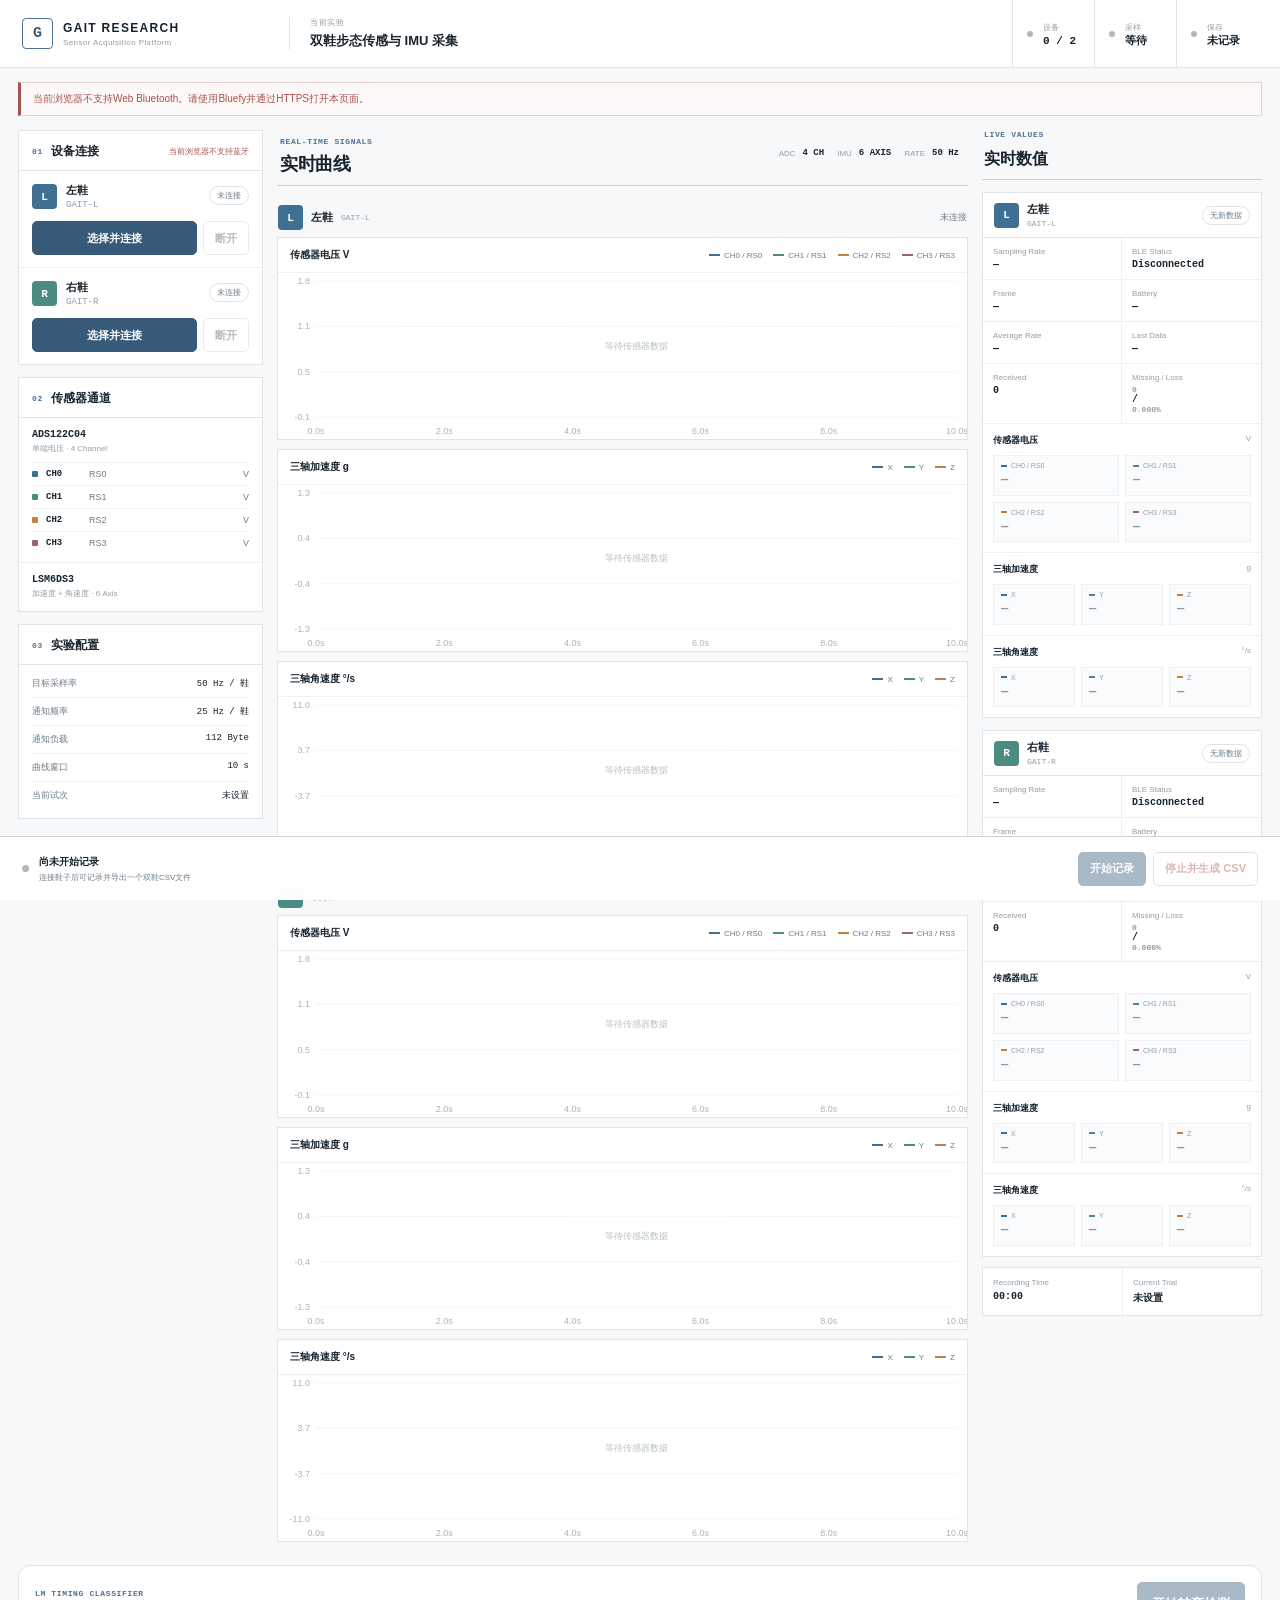
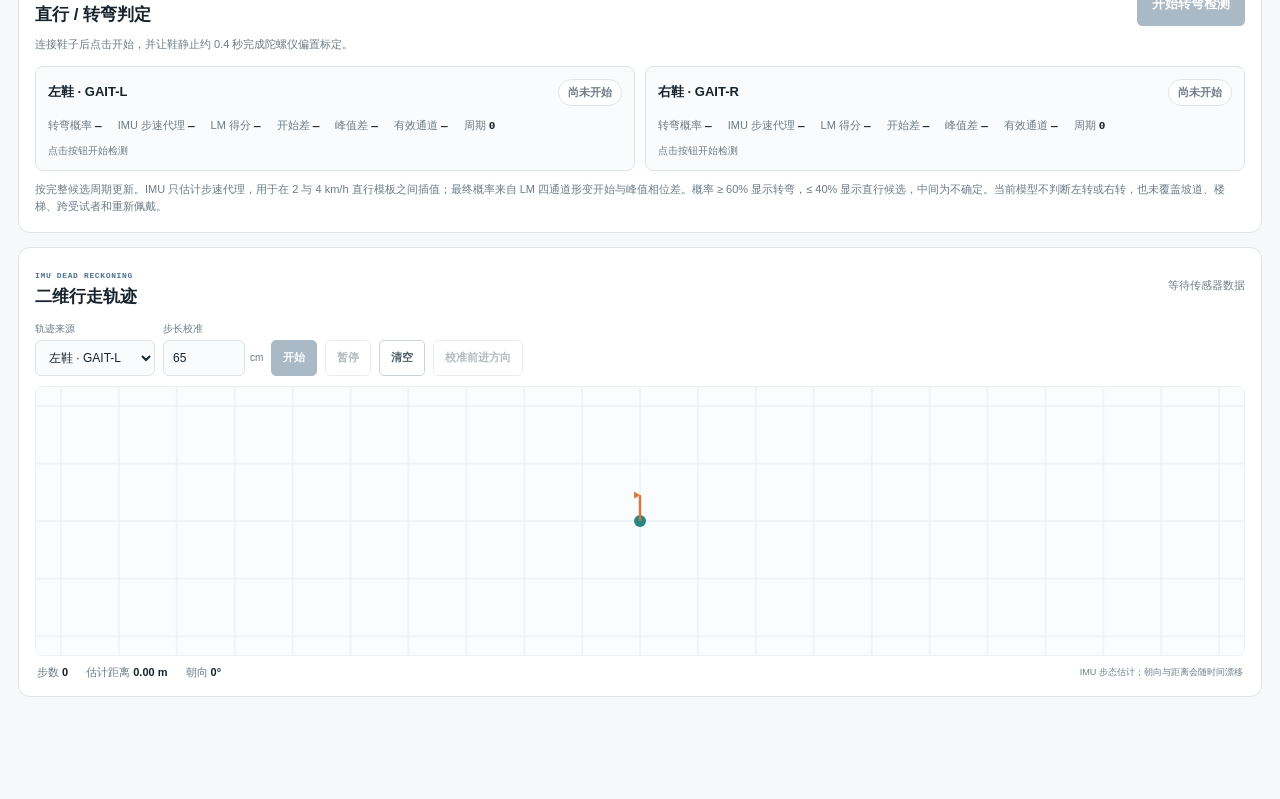
==== commit d73ba5db: "feat: Update gait detection model and speed estimation - Refactor turn detection logic to utilize IM" ====
--- a/index.html
+++ b/index.html
@@ -90,10 +90,10 @@
       </div>
       <p class="turn-instruction" id="turn-instruction">连接鞋子后，点击开始；请让鞋静止约 0.4 秒完成标定。</p>
       <div class="turn-grid">
-        <article class="turn-card" id="turn-card-0"><div class="turn-card-top"><strong>左鞋 · GAIT-L</strong><span class="turn-badge" id="turn-state-0">尚未开始</span></div><div class="turn-metrics"><span>LM 得分 <b id="turn-score-0">—</b></span><span>开始差 <b id="turn-onset-0">—</b></span><span>峰值差 <b id="turn-peak-0">—</b></span><span>有效通道 <b id="turn-channels-0">—</b></span><span>周期 <b id="turn-cycles-0">0</b></span></div><small id="turn-detail-0">等待开始</small></article>
-        <article class="turn-card" id="turn-card-1"><div class="turn-card-top"><strong>右鞋 · GAIT-R</strong><span class="turn-badge" id="turn-state-1">尚未开始</span></div><div class="turn-metrics"><span>LM 得分 <b id="turn-score-1">—</b></span><span>开始差 <b id="turn-onset-1">—</b></span><span>峰值差 <b id="turn-peak-1">—</b></span><span>有效通道 <b id="turn-channels-1">—</b></span><span>周期 <b id="turn-cycles-1">0</b></span></div><small id="turn-detail-1">等待开始</small></article>
+        <article class="turn-card" id="turn-card-0"><div class="turn-card-top"><strong>左鞋 · GAIT-L</strong><span class="turn-badge" id="turn-state-0">尚未开始</span></div><div class="turn-metrics"><span>转弯概率 <b id="turn-probability-0">—</b></span><span>IMU 步速代理 <b id="turn-speed-0">—</b></span><span>LM 得分 <b id="turn-score-0">—</b></span><span>开始差 <b id="turn-onset-0">—</b></span><span>峰值差 <b id="turn-peak-0">—</b></span><span>有效通道 <b id="turn-channels-0">—</b></span><span>周期 <b id="turn-cycles-0">0</b></span></div><small id="turn-detail-0">等待开始</small></article>
+        <article class="turn-card" id="turn-card-1"><div class="turn-card-top"><strong>右鞋 · GAIT-R</strong><span class="turn-badge" id="turn-state-1">尚未开始</span></div><div class="turn-metrics"><span>转弯概率 <b id="turn-probability-1">—</b></span><span>IMU 步速代理 <b id="turn-speed-1">—</b></span><span>LM 得分 <b id="turn-score-1">—</b></span><span>开始差 <b id="turn-onset-1">—</b></span><span>峰值差 <b id="turn-peak-1">—</b></span><span>有效通道 <b id="turn-channels-1">—</b></span><span>周期 <b id="turn-cycles-1">0</b></span></div><small id="turn-detail-1">等待开始</small></article>
       </div>
-      <p class="turn-note">按完整候选周期更新；固定的 4 km/h 直行模板用于 LM 时序比较，不判断左转或右转。“直行候选”不等于真实直行标签。</p>
+      <p class="turn-note">按完整候选周期更新。IMU 只估计步速代理，用于在 2 与 4 km/h 直行模板之间插值；最终概率来自 LM 四通道形变开始与峰值相位差。概率 ≥ 60% 显示转弯，≤ 40% 显示直行候选，中间为不确定。当前模型不判断左转或右转，也未覆盖坡道、楼梯、跨受试者和重新佩戴。</p>
     </section>
 
     <section class="trajectory-panel" aria-label="二维步行轨迹">
@@ -122,7 +122,8 @@
 
   <script src="./protocol.js?v=4"></script>
   <script src="./trajectory.js?v=1"></script>
-  <script src="./lm_turn.js?v=1"></script>
-  <script src="./app.js?v=6"></script>
+  <script src="./lm_turn_model.js?v=db19841c0c5e"></script>
+  <script src="./lm_turn_speed.js?v=1"></script>
+  <script src="./app.js?v=7"></script>
 </body>
 </html>
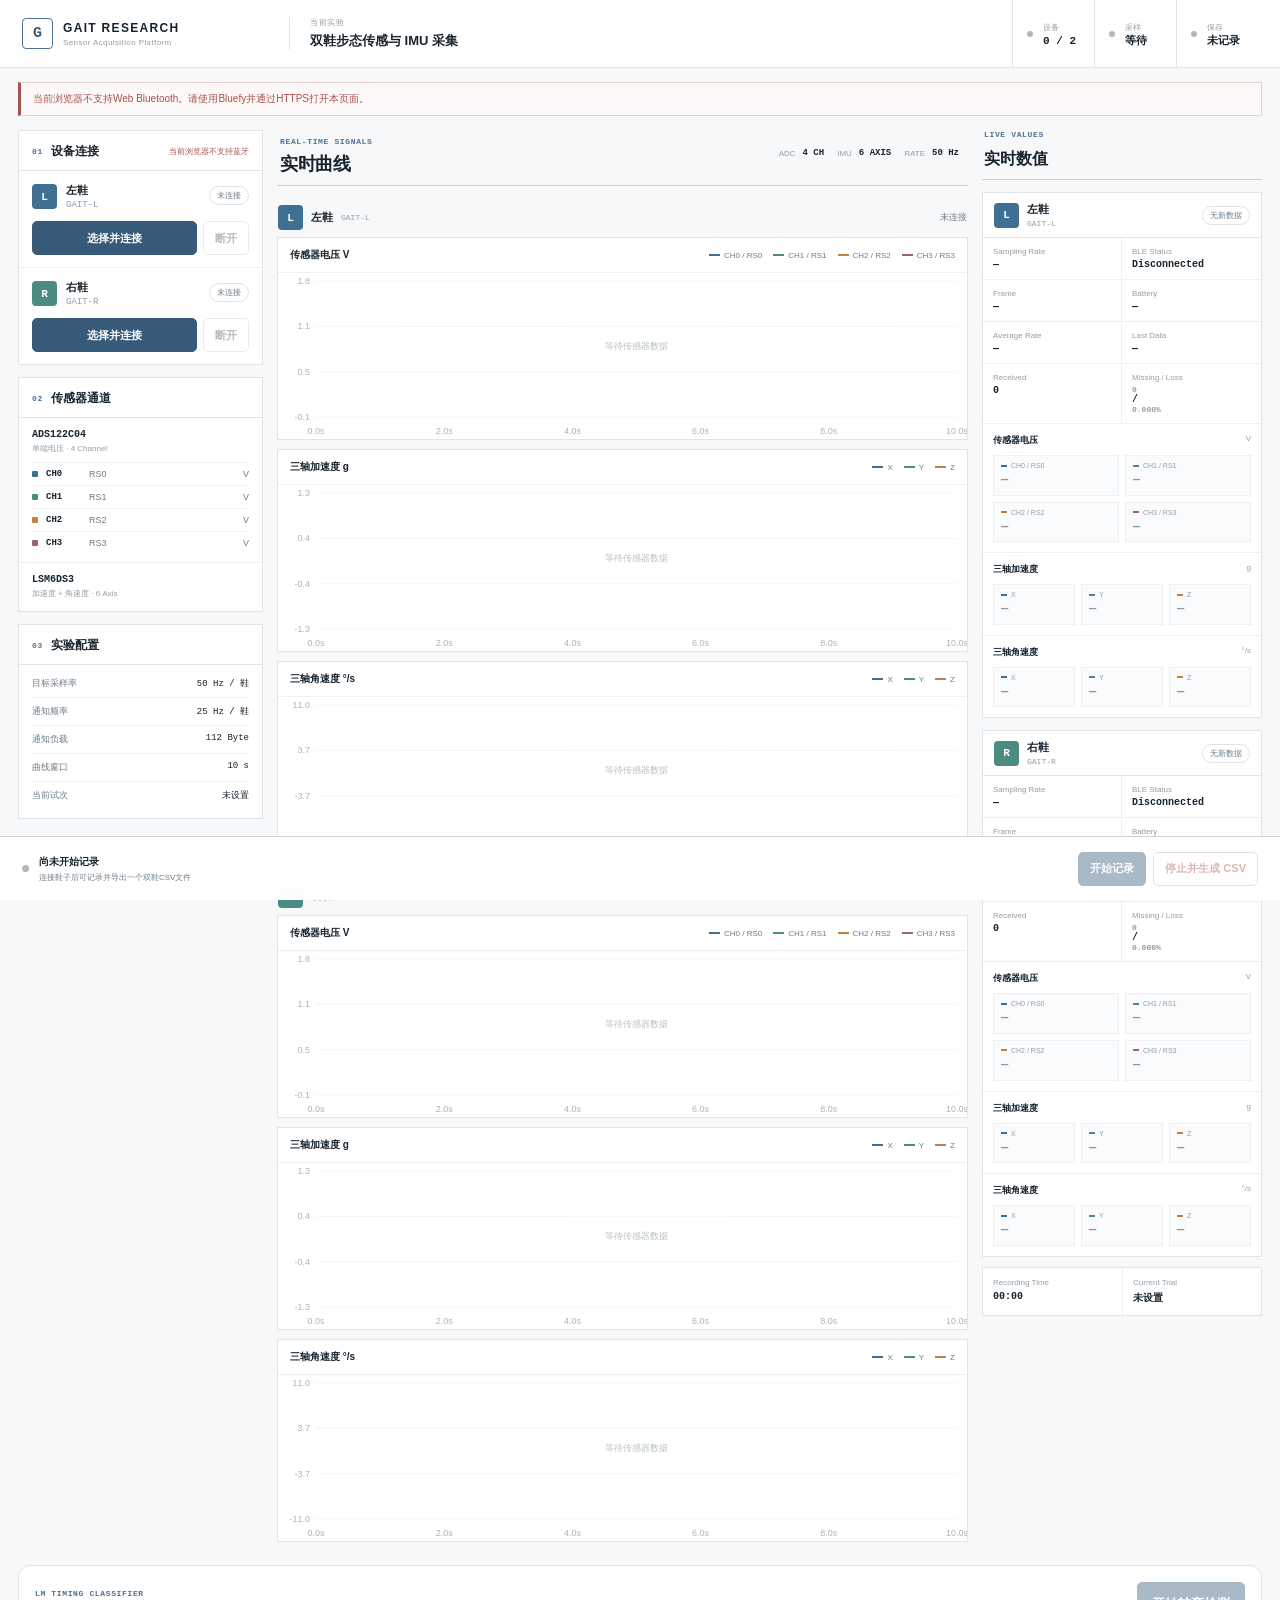
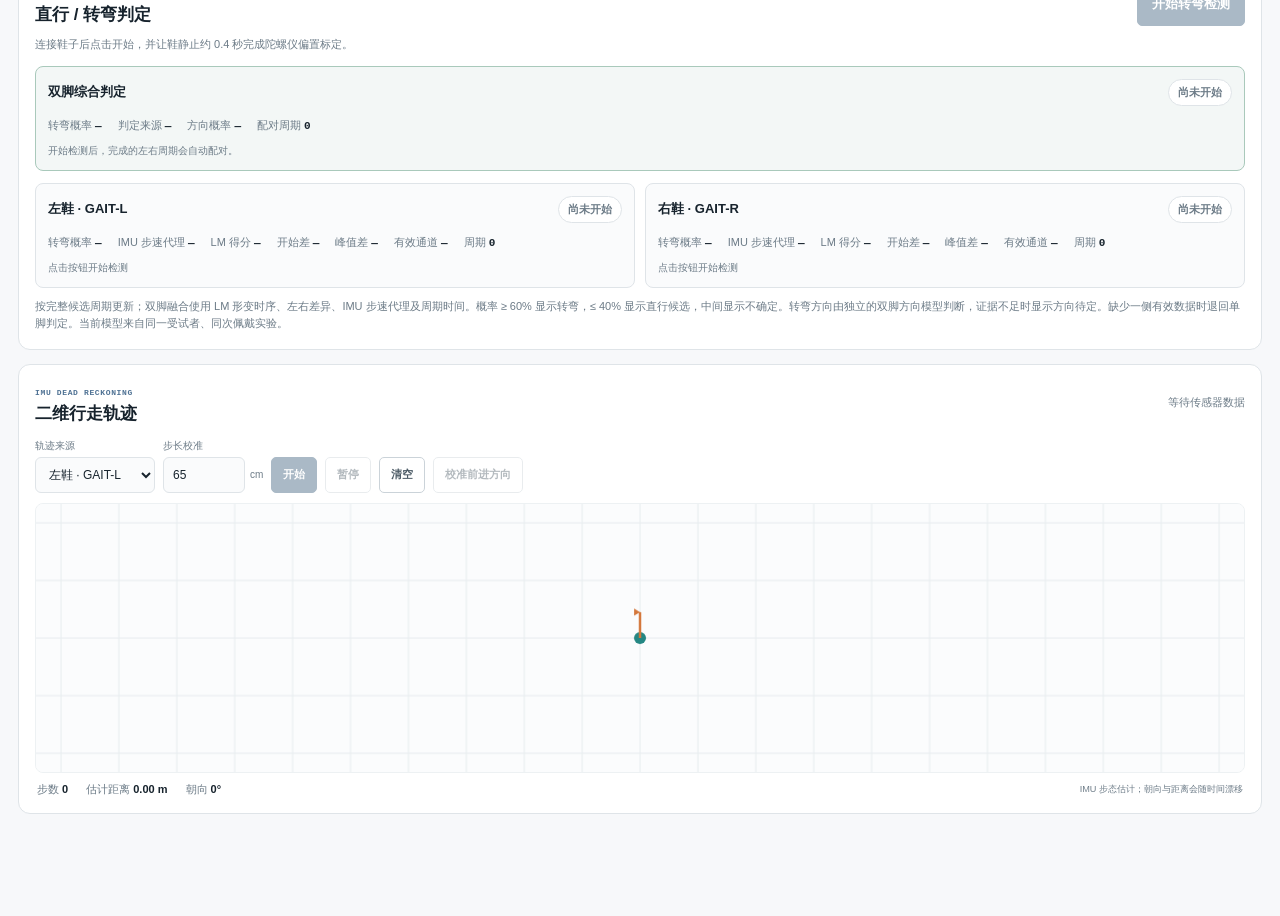
==== commit ef7f4088: "Add bilateral turning model and associated tests - Implemented a completed-cycle bilateral turning m" ====
--- a/index.html
+++ b/index.html
@@ -89,11 +89,12 @@
         <button id="turn-calibrate" disabled>开始转弯检测</button>
       </div>
       <p class="turn-instruction" id="turn-instruction">连接鞋子后，点击开始；请让鞋静止约 0.4 秒完成标定。</p>
+      <article class="turn-card turn-fused-card"><div class="turn-card-top"><strong>双脚综合判定</strong><span class="turn-badge" id="turn-fused-state">尚未开始</span></div><div class="turn-metrics"><span>转弯概率 <b id="turn-fused-probability">—</b></span><span>判定来源 <b id="turn-fused-source">—</b></span><span>方向概率 <b id="turn-fused-direction-probability">—</b></span><span>配对周期 <b id="turn-fused-pairs">0</b></span></div><small id="turn-fused-detail">开始检测后，完成的左右周期会自动配对。</small></article>
       <div class="turn-grid">
         <article class="turn-card" id="turn-card-0"><div class="turn-card-top"><strong>左鞋 · GAIT-L</strong><span class="turn-badge" id="turn-state-0">尚未开始</span></div><div class="turn-metrics"><span>转弯概率 <b id="turn-probability-0">—</b></span><span>IMU 步速代理 <b id="turn-speed-0">—</b></span><span>LM 得分 <b id="turn-score-0">—</b></span><span>开始差 <b id="turn-onset-0">—</b></span><span>峰值差 <b id="turn-peak-0">—</b></span><span>有效通道 <b id="turn-channels-0">—</b></span><span>周期 <b id="turn-cycles-0">0</b></span></div><small id="turn-detail-0">等待开始</small></article>
         <article class="turn-card" id="turn-card-1"><div class="turn-card-top"><strong>右鞋 · GAIT-R</strong><span class="turn-badge" id="turn-state-1">尚未开始</span></div><div class="turn-metrics"><span>转弯概率 <b id="turn-probability-1">—</b></span><span>IMU 步速代理 <b id="turn-speed-1">—</b></span><span>LM 得分 <b id="turn-score-1">—</b></span><span>开始差 <b id="turn-onset-1">—</b></span><span>峰值差 <b id="turn-peak-1">—</b></span><span>有效通道 <b id="turn-channels-1">—</b></span><span>周期 <b id="turn-cycles-1">0</b></span></div><small id="turn-detail-1">等待开始</small></article>
       </div>
-      <p class="turn-note">按完整候选周期更新。IMU 只估计步速代理，用于在 2 与 4 km/h 直行模板之间插值；最终概率来自 LM 四通道形变开始与峰值相位差。概率 ≥ 60% 显示转弯，≤ 40% 显示直行候选，中间为不确定。当前模型不判断左转或右转，也未覆盖坡道、楼梯、跨受试者和重新佩戴。</p>
+      <p class="turn-note">按完整候选周期更新；双脚融合使用 LM 形变时序、左右差异、IMU 步速代理及周期时间。概率 ≥ 60% 显示转弯，≤ 40% 显示直行候选，中间显示不确定。转弯方向由独立的双脚方向模型判断，证据不足时显示方向待定。缺少一侧有效数据时退回单脚判定。当前模型来自同一受试者、同次佩戴实验。</p>
     </section>
 
     <section class="trajectory-panel" aria-label="二维步行轨迹">
@@ -122,8 +123,9 @@
 
   <script src="./protocol.js?v=4"></script>
   <script src="./trajectory.js?v=1"></script>
-  <script src="./lm_turn_model.js?v=db19841c0c5e"></script>
+  <script src="./lm_turn_model.js?v=5acf3f4faff2"></script>
   <script src="./lm_turn_speed.js?v=1"></script>
-  <script src="./app.js?v=7"></script>
+  <script src="./lm_turn_bilateral.js?v=1"></script>
+  <script src="./app.js?v=8"></script>
 </body>
 </html>
--- a/style.css
+++ b/style.css
@@ -255,6 +255,7 @@
 .turn-metrics span { color: var(--muted); font-size: 11px; }
 .turn-metrics b { color: var(--ink); font-family: var(--mono); }
 .turn-card > small { display: block; margin-top: 10px; color: var(--muted); font-size: 10px; line-height: 1.5; overflow-wrap: anywhere; }
+.turn-fused-card { margin-top: 12px; background: #f3f7f6; border-color: #a9c9bb; }
 .trajectory-panel { background: #fff; border: 1px solid var(--border); border-radius: 12px; padding: 16px; }
 .trajectory-heading { display: flex; align-items: center; justify-content: space-between; gap: 8px; flex-wrap: wrap; }
 .trajectory-heading h2 { font-size: 17px; margin: 3px 0 0; }
